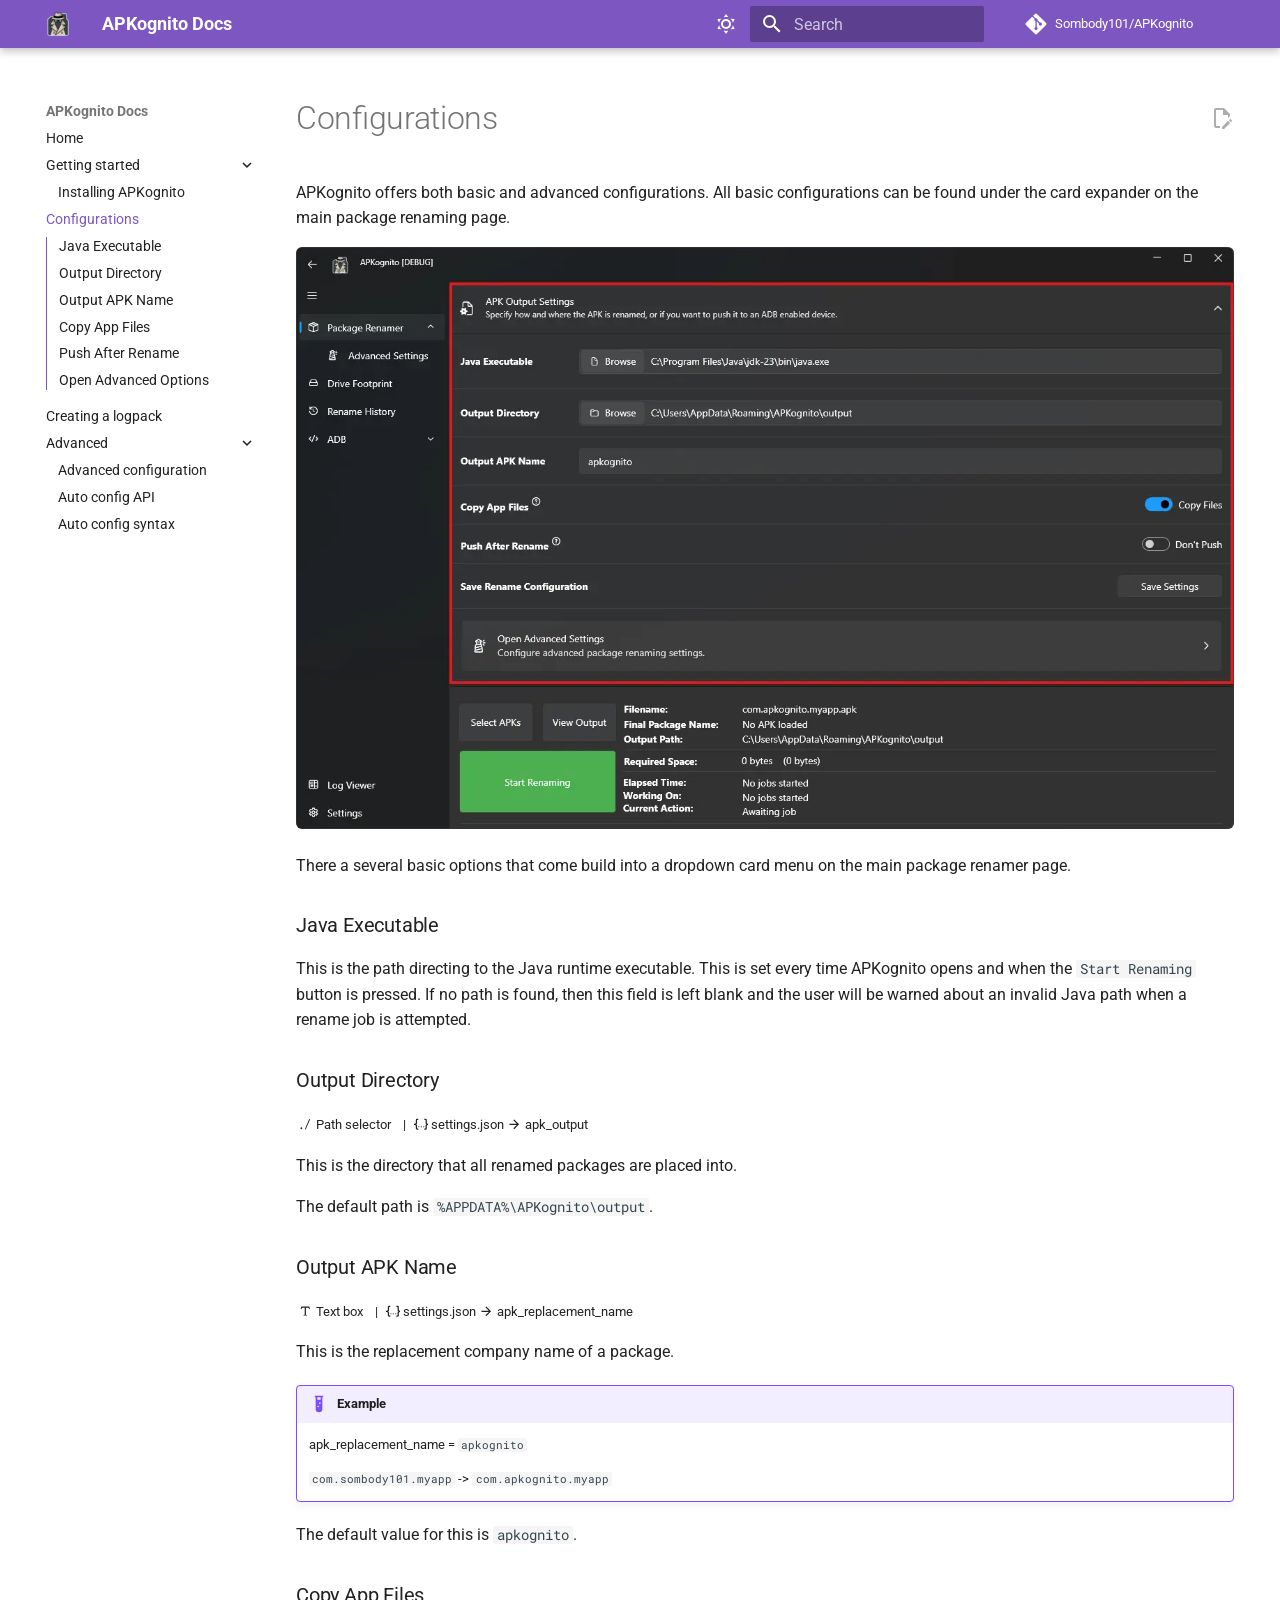
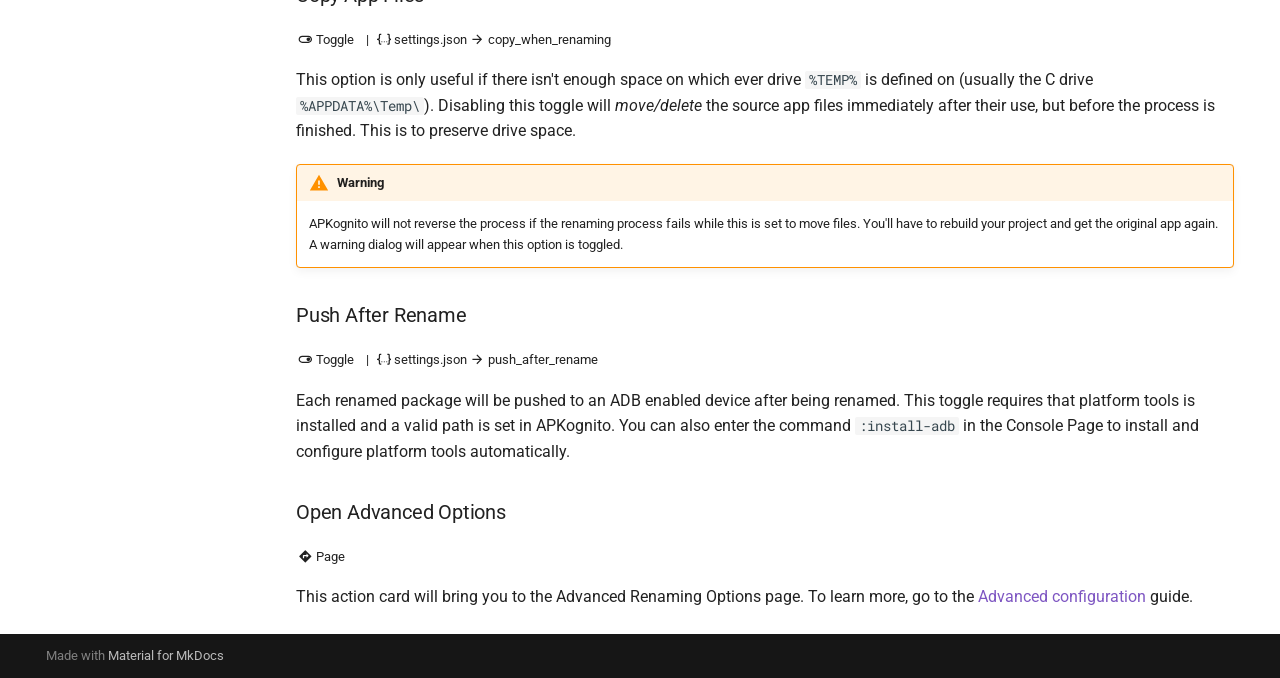
==== configurations/index.html @ ea54b0b9 "Deployed f784a65 with MkDocs version: 1.6.1" ====
<!doctype html><html lang=en class=no-js> <head><meta charset=utf-8><meta name=viewport content="width=device-width,initial-scale=1"><link href=https://apkognito.win/configurations/ rel=canonical><link href=../getting_started/installing/ rel=prev><link href=../creating_a_logpack/ rel=next><link rel=icon href=../images/apkognito.ico><meta name=generator content="mkdocs-1.6.1, mkdocs-material-9.6.12"><title>Configurations - APKognito Docs</title><link rel=stylesheet href=../assets/stylesheets/main.2afb09e1.min.css><link rel=stylesheet href=../assets/stylesheets/palette.06af60db.min.css><link rel=preconnect href=https://fonts.gstatic.com crossorigin><link rel=stylesheet href="https://fonts.googleapis.com/css?family=Roboto:300,300i,400,400i,700,700i%7CRoboto+Mono:400,400i,700,700i&display=fallback"><style>:root{--md-text-font:"Roboto";--md-code-font:"Roboto Mono"}</style><link rel=stylesheet href=../stylesheets/badges.869fcc.min.css><script>__md_scope=new URL("..",location),__md_hash=e=>[...e].reduce(((e,_)=>(e<<5)-e+_.charCodeAt(0)),0),__md_get=(e,_=localStorage,t=__md_scope)=>JSON.parse(_.getItem(t.pathname+"."+e)),__md_set=(e,_,t=localStorage,a=__md_scope)=>{try{t.setItem(a.pathname+"."+e,JSON.stringify(_))}catch(e){}}</script></head> <body dir=ltr data-md-color-scheme=default data-md-color-primary=deep-purple data-md-color-accent=purple> <input class=md-toggle data-md-toggle=drawer type=checkbox id=__drawer autocomplete=off> <input class=md-toggle data-md-toggle=search type=checkbox id=__search autocomplete=off> <label class=md-overlay for=__drawer></label> <div data-md-component=skip> <a href=#java-executable class=md-skip> Skip to content </a> </div> <div data-md-component=announce> </div> <header class="md-header md-header--shadow" data-md-component=header> <nav class="md-header__inner md-grid" aria-label=Header> <a href=.. title="APKognito Docs" class="md-header__button md-logo" aria-label="APKognito Docs" data-md-component=logo> <img src=../images/apkognito.webp alt=logo> </a> <label class="md-header__button md-icon" for=__drawer> <svg xmlns=http://www.w3.org/2000/svg viewbox="0 0 24 24"><path d="M3 6h18v2H3zm0 5h18v2H3zm0 5h18v2H3z"/></svg> </label> <div class=md-header__title data-md-component=header-title> <div class=md-header__ellipsis> <div class=md-header__topic> <span class=md-ellipsis> APKognito Docs </span> </div> <div class=md-header__topic data-md-component=header-topic> <span class=md-ellipsis> Configurations </span> </div> </div> </div> <form class=md-header__option data-md-component=palette> <input class=md-option data-md-color-media="(prefers-color-scheme: light)" data-md-color-scheme=default data-md-color-primary=deep-purple data-md-color-accent=purple aria-label="Switch to dark mode" type=radio name=__palette id=__palette_0> <label class="md-header__button md-icon" title="Switch to dark mode" for=__palette_1 hidden> <svg xmlns=http://www.w3.org/2000/svg viewbox="0 0 24 24"><path d="M12 7a5 5 0 0 1 5 5 5 5 0 0 1-5 5 5 5 0 0 1-5-5 5 5 0 0 1 5-5m0 2a3 3 0 0 0-3 3 3 3 0 0 0 3 3 3 3 0 0 0 3-3 3 3 0 0 0-3-3m0-7 2.39 3.42C13.65 5.15 12.84 5 12 5s-1.65.15-2.39.42zM3.34 7l4.16-.35A7.2 7.2 0 0 0 5.94 8.5c-.44.74-.69 1.5-.83 2.29zm.02 10 1.76-3.77a7.131 7.131 0 0 0 2.38 4.14zM20.65 7l-1.77 3.79a7.02 7.02 0 0 0-2.38-4.15zm-.01 10-4.14.36c.59-.51 1.12-1.14 1.54-1.86.42-.73.69-1.5.83-2.29zM12 22l-2.41-3.44c.74.27 1.55.44 2.41.44.82 0 1.63-.17 2.37-.44z"/></svg> </label> <input class=md-option data-md-color-media="(prefers-color-scheme: dark)" data-md-color-scheme=slate data-md-color-primary=indigo data-md-color-accent=light-blue aria-label="Switch to light mode" type=radio name=__palette id=__palette_1> <label class="md-header__button md-icon" title="Switch to light mode" for=__palette_0 hidden> <svg xmlns=http://www.w3.org/2000/svg viewbox="0 0 24 24"><path d="m17.75 4.09-2.53 1.94.91 3.06-2.63-1.81-2.63 1.81.91-3.06-2.53-1.94L12.44 4l1.06-3 1.06 3zm3.5 6.91-1.64 1.25.59 1.98-1.7-1.17-1.7 1.17.59-1.98L15.75 11l2.06-.05L18.5 9l.69 1.95zm-2.28 4.95c.83-.08 1.72 1.1 1.19 1.85-.32.45-.66.87-1.08 1.27C15.17 23 8.84 23 4.94 19.07c-3.91-3.9-3.91-10.24 0-14.14.4-.4.82-.76 1.27-1.08.75-.53 1.93.36 1.85 1.19-.27 2.86.69 5.83 2.89 8.02a9.96 9.96 0 0 0 8.02 2.89m-1.64 2.02a12.08 12.08 0 0 1-7.8-3.47c-2.17-2.19-3.33-5-3.49-7.82-2.81 3.14-2.7 7.96.31 10.98 3.02 3.01 7.84 3.12 10.98.31"/></svg> </label> </form> <script>var palette=__md_get("__palette");if(palette&&palette.color){if("(prefers-color-scheme)"===palette.color.media){var media=matchMedia("(prefers-color-scheme: light)"),input=document.querySelector(media.matches?"[data-md-color-media='(prefers-color-scheme: light)']":"[data-md-color-media='(prefers-color-scheme: dark)']");palette.color.media=input.getAttribute("data-md-color-media"),palette.color.scheme=input.getAttribute("data-md-color-scheme"),palette.color.primary=input.getAttribute("data-md-color-primary"),palette.color.accent=input.getAttribute("data-md-color-accent")}for(var[key,value]of Object.entries(palette.color))document.body.setAttribute("data-md-color-"+key,value)}</script> <label class="md-header__button md-icon" for=__search> <svg xmlns=http://www.w3.org/2000/svg viewbox="0 0 24 24"><path d="M9.5 3A6.5 6.5 0 0 1 16 9.5c0 1.61-.59 3.09-1.56 4.23l.27.27h.79l5 5-1.5 1.5-5-5v-.79l-.27-.27A6.52 6.52 0 0 1 9.5 16 6.5 6.5 0 0 1 3 9.5 6.5 6.5 0 0 1 9.5 3m0 2C7 5 5 7 5 9.5S7 14 9.5 14 14 12 14 9.5 12 5 9.5 5"/></svg> </label> <div class=md-search data-md-component=search role=dialog> <label class=md-search__overlay for=__search></label> <div class=md-search__inner role=search> <form class=md-search__form name=search> <input type=text class=md-search__input name=query aria-label=Search placeholder=Search autocapitalize=off autocorrect=off autocomplete=off spellcheck=false data-md-component=search-query required> <label class="md-search__icon md-icon" for=__search> <svg xmlns=http://www.w3.org/2000/svg viewbox="0 0 24 24"><path d="M9.5 3A6.5 6.5 0 0 1 16 9.5c0 1.61-.59 3.09-1.56 4.23l.27.27h.79l5 5-1.5 1.5-5-5v-.79l-.27-.27A6.52 6.52 0 0 1 9.5 16 6.5 6.5 0 0 1 3 9.5 6.5 6.5 0 0 1 9.5 3m0 2C7 5 5 7 5 9.5S7 14 9.5 14 14 12 14 9.5 12 5 9.5 5"/></svg> <svg xmlns=http://www.w3.org/2000/svg viewbox="0 0 24 24"><path d="M20 11v2H8l5.5 5.5-1.42 1.42L4.16 12l7.92-7.92L13.5 5.5 8 11z"/></svg> </label> <nav class=md-search__options aria-label=Search> <button type=reset class="md-search__icon md-icon" title=Clear aria-label=Clear tabindex=-1> <svg xmlns=http://www.w3.org/2000/svg viewbox="0 0 24 24"><path d="M19 6.41 17.59 5 12 10.59 6.41 5 5 6.41 10.59 12 5 17.59 6.41 19 12 13.41 17.59 19 19 17.59 13.41 12z"/></svg> </button> </nav> </form> <div class=md-search__output> <div class=md-search__scrollwrap tabindex=0 data-md-scrollfix> <div class=md-search-result data-md-component=search-result> <div class=md-search-result__meta> Initializing search </div> <ol class=md-search-result__list role=presentation></ol> </div> </div> </div> </div> </div> <div class=md-header__source> <a href=https://github.com/Sombody101/APKognito/ title="Go to repository" class=md-source data-md-component=source> <div class="md-source__icon md-icon"> <svg xmlns=http://www.w3.org/2000/svg viewbox="0 0 448 512"><!-- Font Awesome Free 6.7.2 by @fontawesome - https://fontawesome.com License - https://fontawesome.com/license/free (Icons: CC BY 4.0, Fonts: SIL OFL 1.1, Code: MIT License) Copyright 2024 Fonticons, Inc.--><path d="M439.55 236.05 244 40.45a28.87 28.87 0 0 0-40.81 0l-40.66 40.63 51.52 51.52c27.06-9.14 52.68 16.77 43.39 43.68l49.66 49.66c34.23-11.8 61.18 31 35.47 56.69-26.49 26.49-70.21-2.87-56-37.34L240.22 199v121.85c25.3 12.54 22.26 41.85 9.08 55a34.34 34.34 0 0 1-48.55 0c-17.57-17.6-11.07-46.91 11.25-56v-123c-20.8-8.51-24.6-30.74-18.64-45L142.57 101 8.45 235.14a28.86 28.86 0 0 0 0 40.81l195.61 195.6a28.86 28.86 0 0 0 40.8 0l194.69-194.69a28.86 28.86 0 0 0 0-40.81"/></svg> </div> <div class=md-source__repository> Sombody101/APKognito </div> </a> </div> </nav> </header> <div class=md-container data-md-component=container> <main class=md-main data-md-component=main> <div class="md-main__inner md-grid"> <div class="md-sidebar md-sidebar--primary" data-md-component=sidebar data-md-type=navigation> <div class=md-sidebar__scrollwrap> <div class=md-sidebar__inner> <nav class="md-nav md-nav--primary md-nav--integrated" aria-label=Navigation data-md-level=0> <label class=md-nav__title for=__drawer> <a href=.. title="APKognito Docs" class="md-nav__button md-logo" aria-label="APKognito Docs" data-md-component=logo> <img src=../images/apkognito.webp alt=logo> </a> APKognito Docs </label> <div class=md-nav__source> <a href=https://github.com/Sombody101/APKognito/ title="Go to repository" class=md-source data-md-component=source> <div class="md-source__icon md-icon"> <svg xmlns=http://www.w3.org/2000/svg viewbox="0 0 448 512"><!-- Font Awesome Free 6.7.2 by @fontawesome - https://fontawesome.com License - https://fontawesome.com/license/free (Icons: CC BY 4.0, Fonts: SIL OFL 1.1, Code: MIT License) Copyright 2024 Fonticons, Inc.--><path d="M439.55 236.05 244 40.45a28.87 28.87 0 0 0-40.81 0l-40.66 40.63 51.52 51.52c27.06-9.14 52.68 16.77 43.39 43.68l49.66 49.66c34.23-11.8 61.18 31 35.47 56.69-26.49 26.49-70.21-2.87-56-37.34L240.22 199v121.85c25.3 12.54 22.26 41.85 9.08 55a34.34 34.34 0 0 1-48.55 0c-17.57-17.6-11.07-46.91 11.25-56v-123c-20.8-8.51-24.6-30.74-18.64-45L142.57 101 8.45 235.14a28.86 28.86 0 0 0 0 40.81l195.61 195.6a28.86 28.86 0 0 0 40.8 0l194.69-194.69a28.86 28.86 0 0 0 0-40.81"/></svg> </div> <div class=md-source__repository> Sombody101/APKognito </div> </a> </div> <ul class=md-nav__list data-md-scrollfix> <li class=md-nav__item> <a href=.. class=md-nav__link> <span class=md-ellipsis> Home </span> </a> </li> <li class="md-nav__item md-nav__item--nested"> <input class="md-nav__toggle md-toggle md-toggle--indeterminate" type=checkbox id=__nav_2> <div class="md-nav__link md-nav__container"> <a href=../getting_started/ class="md-nav__link "> <span class=md-ellipsis> Getting started </span> </a> <label class="md-nav__link " for=__nav_2 id=__nav_2_label tabindex=0> <span class="md-nav__icon md-icon"></span> </label> </div> <nav class=md-nav data-md-level=1 aria-labelledby=__nav_2_label aria-expanded=false> <label class=md-nav__title for=__nav_2> <span class="md-nav__icon md-icon"></span> Getting started </label> <ul class=md-nav__list data-md-scrollfix> <li class=md-nav__item> <a href=../getting_started/installing/ class=md-nav__link> <span class=md-ellipsis> Installing APKognito </span> </a> </li> </ul> </nav> </li> <li class="md-nav__item md-nav__item--active"> <input class="md-nav__toggle md-toggle" type=checkbox id=__toc> <label class="md-nav__link md-nav__link--active" for=__toc> <span class=md-ellipsis> Configurations </span> <span class="md-nav__icon md-icon"></span> </label> <a href=./ class="md-nav__link md-nav__link--active"> <span class=md-ellipsis> Configurations </span> </a> <nav class="md-nav md-nav--secondary" aria-label="Table of contents"> <label class=md-nav__title for=__toc> <span class="md-nav__icon md-icon"></span> Table of contents </label> <ul class=md-nav__list data-md-component=toc data-md-scrollfix> <li class=md-nav__item> <a href=#java-executable class=md-nav__link> <span class=md-ellipsis> Java Executable </span> </a> </li> <li class=md-nav__item> <a href=#output-directory class=md-nav__link> <span class=md-ellipsis> Output Directory </span> </a> </li> <li class=md-nav__item> <a href=#output-apk-name class=md-nav__link> <span class=md-ellipsis> Output APK Name </span> </a> </li> <li class=md-nav__item> <a href=#copy-app-files class=md-nav__link> <span class=md-ellipsis> Copy App Files </span> </a> </li> <li class=md-nav__item> <a href=#push-after-rename class=md-nav__link> <span class=md-ellipsis> Push After Rename </span> </a> </li> <li class=md-nav__item> <a href=#open-advanced-options class=md-nav__link> <span class=md-ellipsis> Open Advanced Options </span> </a> </li> </ul> </nav> </li> <li class=md-nav__item> <a href=../creating_a_logpack/ class=md-nav__link> <span class=md-ellipsis> Creating a logpack </span> </a> </li> <li class="md-nav__item md-nav__item--nested"> <input class="md-nav__toggle md-toggle md-toggle--indeterminate" type=checkbox id=__nav_5> <label class=md-nav__link for=__nav_5 id=__nav_5_label tabindex=0> <span class=md-ellipsis> Advanced </span> <span class="md-nav__icon md-icon"></span> </label> <nav class=md-nav data-md-level=1 aria-labelledby=__nav_5_label aria-expanded=false> <label class=md-nav__title for=__nav_5> <span class="md-nav__icon md-icon"></span> Advanced </label> <ul class=md-nav__list data-md-scrollfix> <li class=md-nav__item> <a href=../advanced/advanced_package_configurations/ class=md-nav__link> <span class=md-ellipsis> Advanced configuration </span> </a> </li> <li class=md-nav__item> <a href=../advanced/auto_config_api/ class=md-nav__link> <span class=md-ellipsis> Auto config API </span> </a> </li> <li class=md-nav__item> <a href=../advanced/config_syntax/ class=md-nav__link> <span class=md-ellipsis> Auto config syntax </span> </a> </li> </ul> </nav> </li> </ul> </nav> </div> </div> </div> <div class=md-content data-md-component=content> <article class="md-content__inner md-typeset"> <a href=https://github.com/Sombody101/APKognito/edit/master/docs/configurations.md title="Edit this page" class="md-content__button md-icon"> <svg xmlns=http://www.w3.org/2000/svg viewbox="0 0 24 24"><path d="M10 20H6V4h7v5h5v3.1l2-2V8l-6-6H6c-1.1 0-2 .9-2 2v16c0 1.1.9 2 2 2h4zm10.2-7c.1 0 .3.1.4.2l1.3 1.3c.2.2.2.6 0 .8l-1 1-2.1-2.1 1-1c.1-.1.2-.2.4-.2m0 3.9L14.1 23H12v-2.1l6.1-6.1z"/></svg> </a> <h1>Configurations</h1> <p>APKognito offers both basic and advanced configurations. All basic configurations can be found under the card expander on the main package renaming page.</p> <p><img alt="basic configurations location" src=../images/configurations/basic-configurations-location.webp></p> <p>There a several basic options that come build into a dropdown card menu on the main package renamer page.</p> <h3 id=java-executable>Java Executable</h3> <p>This is the path directing to the Java runtime executable. This is set every time APKognito opens and when the <code>Start Renaming</code> button is pressed. If no path is found, then this field is left blank and the user will be warned about an invalid Java path when a rename job is attempted.</p> <h3 id=output-directory>Output Directory</h3> <p><span><span class=metadata title="The control type."><span class=twemoji><svg xmlns=http://www.w3.org/2000/svg viewbox="0 0 24 24"><path d="M19.564 4.42a.75.75 0 0 0-1.378-.59l-6.75 15.75a.75.75 0 0 0 1.378.59zM7 18.5a1.5 1.5 0 1 1-3 0 1.5 1.5 0 0 1 3 0"/></svg></span> Path selector</span><span class=metadata title="The JSON key used to access this value in the configuration file."><span> | </span><span class=twemoji><svg xmlns=http://www.w3.org/2000/svg viewbox="0 0 24 24"><path d="M5 3h2v2H5v5a2 2 0 0 1-2 2 2 2 0 0 1 2 2v5h2v2H5c-1.07-.27-2-.9-2-2v-4a2 2 0 0 0-2-2H0v-2h1a2 2 0 0 0 2-2V5a2 2 0 0 1 2-2m14 0a2 2 0 0 1 2 2v4a2 2 0 0 0 2 2h1v2h-1a2 2 0 0 0-2 2v4a2 2 0 0 1-2 2h-2v-2h2v-5a2 2 0 0 1 2-2 2 2 0 0 1-2-2V5h-2V3zm-7 12a1 1 0 0 1 1 1 1 1 0 0 1-1 1 1 1 0 0 1-1-1 1 1 0 0 1 1-1m-4 0a1 1 0 0 1 1 1 1 1 0 0 1-1 1 1 1 0 0 1-1-1 1 1 0 0 1 1-1m8 0a1 1 0 0 1 1 1 1 1 0 0 1-1 1 1 1 0 0 1-1-1 1 1 0 0 1 1-1"/></svg></span> settings.json <span class=twemoji><svg xmlns=http://www.w3.org/2000/svg viewbox="0 0 24 24"><path d="M4 11v2h12l-5.5 5.5 1.42 1.42L19.84 12l-7.92-7.92L10.5 5.5 16 11z"/></svg></span> apk_output</span></span></p> <p>This is the directory that all renamed packages are placed into.</p> <p>The default path is <code>%APPDATA%\APKognito\output</code>.</p> <h3 id=output-apk-name>Output APK Name</h3> <p><span><span class=metadata title="The control type."><span class=twemoji><svg xmlns=http://www.w3.org/2000/svg viewbox="0 0 24 24"><path d="m18.5 4 1.16 4.35-.96.26c-.45-.87-.91-1.74-1.44-2.18C16.73 6 16.11 6 15.5 6H13v10.5c0 .5 0 1 .33 1.25.34.25 1 .25 1.67.25v1H9v-1c.67 0 1.33 0 1.67-.25.33-.25.33-.75.33-1.25V6H8.5c-.61 0-1.23 0-1.76.43-.53.44-.99 1.31-1.44 2.18l-.96-.26L5.5 4z"/></svg></span> Text box</span><span class=metadata title="The JSON key used to access this value in the configuration file."><span> | </span><span class=twemoji><svg xmlns=http://www.w3.org/2000/svg viewbox="0 0 24 24"><path d="M5 3h2v2H5v5a2 2 0 0 1-2 2 2 2 0 0 1 2 2v5h2v2H5c-1.07-.27-2-.9-2-2v-4a2 2 0 0 0-2-2H0v-2h1a2 2 0 0 0 2-2V5a2 2 0 0 1 2-2m14 0a2 2 0 0 1 2 2v4a2 2 0 0 0 2 2h1v2h-1a2 2 0 0 0-2 2v4a2 2 0 0 1-2 2h-2v-2h2v-5a2 2 0 0 1 2-2 2 2 0 0 1-2-2V5h-2V3zm-7 12a1 1 0 0 1 1 1 1 1 0 0 1-1 1 1 1 0 0 1-1-1 1 1 0 0 1 1-1m-4 0a1 1 0 0 1 1 1 1 1 0 0 1-1 1 1 1 0 0 1-1-1 1 1 0 0 1 1-1m8 0a1 1 0 0 1 1 1 1 1 0 0 1-1 1 1 1 0 0 1-1-1 1 1 0 0 1 1-1"/></svg></span> settings.json <span class=twemoji><svg xmlns=http://www.w3.org/2000/svg viewbox="0 0 24 24"><path d="M4 11v2h12l-5.5 5.5 1.42 1.42L19.84 12l-7.92-7.92L10.5 5.5 16 11z"/></svg></span> apk_replacement_name</span></span></p> <p>This is the replacement company name of a package.</p> <div class="admonition example"> <p class=admonition-title>Example</p> <p>apk_replacement_name = <code>apkognito</code></p> <p><code>com.sombody101.myapp</code> -&gt; <code>com.apkognito.myapp</code></p> </div> <p>The default value for this is <code>apkognito</code>.</p> <h3 id=copy-app-files>Copy App Files</h3> <p><span><span class=metadata title="The control type."><span class=twemoji><svg xmlns=http://www.w3.org/2000/svg viewbox="0 0 24 24"><path d="M17 6H7c-3.31 0-6 2.69-6 6s2.69 6 6 6h10c3.31 0 6-2.69 6-6s-2.69-6-6-6m0 10H7c-2.21 0-4-1.79-4-4s1.79-4 4-4h10c2.21 0 4 1.79 4 4s-1.79 4-4 4m0-7c-1.66 0-3 1.34-3 3s1.34 3 3 3 3-1.34 3-3-1.34-3-3-3"/></svg></span> Toggle</span><span class=metadata title="The JSON key used to access this value in the configuration file."><span> | </span><span class=twemoji><svg xmlns=http://www.w3.org/2000/svg viewbox="0 0 24 24"><path d="M5 3h2v2H5v5a2 2 0 0 1-2 2 2 2 0 0 1 2 2v5h2v2H5c-1.07-.27-2-.9-2-2v-4a2 2 0 0 0-2-2H0v-2h1a2 2 0 0 0 2-2V5a2 2 0 0 1 2-2m14 0a2 2 0 0 1 2 2v4a2 2 0 0 0 2 2h1v2h-1a2 2 0 0 0-2 2v4a2 2 0 0 1-2 2h-2v-2h2v-5a2 2 0 0 1 2-2 2 2 0 0 1-2-2V5h-2V3zm-7 12a1 1 0 0 1 1 1 1 1 0 0 1-1 1 1 1 0 0 1-1-1 1 1 0 0 1 1-1m-4 0a1 1 0 0 1 1 1 1 1 0 0 1-1 1 1 1 0 0 1-1-1 1 1 0 0 1 1-1m8 0a1 1 0 0 1 1 1 1 1 0 0 1-1 1 1 1 0 0 1-1-1 1 1 0 0 1 1-1"/></svg></span> settings.json <span class=twemoji><svg xmlns=http://www.w3.org/2000/svg viewbox="0 0 24 24"><path d="M4 11v2h12l-5.5 5.5 1.42 1.42L19.84 12l-7.92-7.92L10.5 5.5 16 11z"/></svg></span> copy_when_renaming</span></span></p> <p>This option is only useful if there isn't enough space on which ever drive <code>%TEMP%</code> is defined on (usually the C drive <code>%APPDATA%\Temp\</code>). Disabling this toggle will <em>move/delete</em> the source app files immediately after their use, but before the process is finished. This is to preserve drive space.</p> <div class="admonition warning"> <p class=admonition-title>Warning</p> <p>APKognito will not reverse the process if the renaming process fails while this is set to move files. You'll have to rebuild your project and get the original app again. A warning dialog will appear when this option is toggled.</p> </div> <h3 id=push-after-rename>Push After Rename</h3> <p><span><span class=metadata title="The control type."><span class=twemoji><svg xmlns=http://www.w3.org/2000/svg viewbox="0 0 24 24"><path d="M17 6H7c-3.31 0-6 2.69-6 6s2.69 6 6 6h10c3.31 0 6-2.69 6-6s-2.69-6-6-6m0 10H7c-2.21 0-4-1.79-4-4s1.79-4 4-4h10c2.21 0 4 1.79 4 4s-1.79 4-4 4m0-7c-1.66 0-3 1.34-3 3s1.34 3 3 3 3-1.34 3-3-1.34-3-3-3"/></svg></span> Toggle</span><span class=metadata title="The JSON key used to access this value in the configuration file."><span> | </span><span class=twemoji><svg xmlns=http://www.w3.org/2000/svg viewbox="0 0 24 24"><path d="M5 3h2v2H5v5a2 2 0 0 1-2 2 2 2 0 0 1 2 2v5h2v2H5c-1.07-.27-2-.9-2-2v-4a2 2 0 0 0-2-2H0v-2h1a2 2 0 0 0 2-2V5a2 2 0 0 1 2-2m14 0a2 2 0 0 1 2 2v4a2 2 0 0 0 2 2h1v2h-1a2 2 0 0 0-2 2v4a2 2 0 0 1-2 2h-2v-2h2v-5a2 2 0 0 1 2-2 2 2 0 0 1-2-2V5h-2V3zm-7 12a1 1 0 0 1 1 1 1 1 0 0 1-1 1 1 1 0 0 1-1-1 1 1 0 0 1 1-1m-4 0a1 1 0 0 1 1 1 1 1 0 0 1-1 1 1 1 0 0 1-1-1 1 1 0 0 1 1-1m8 0a1 1 0 0 1 1 1 1 1 0 0 1-1 1 1 1 0 0 1-1-1 1 1 0 0 1 1-1"/></svg></span> settings.json <span class=twemoji><svg xmlns=http://www.w3.org/2000/svg viewbox="0 0 24 24"><path d="M4 11v2h12l-5.5 5.5 1.42 1.42L19.84 12l-7.92-7.92L10.5 5.5 16 11z"/></svg></span> push_after_rename</span></span></p> <p>Each renamed package will be pushed to an ADB enabled device after being renamed. This toggle requires that platform tools is installed and a valid path is set in APKognito. You can also enter the command <code>:install-adb</code> in the Console Page to install and configure platform tools automatically.</p> <h3 id=open-advanced-options>Open Advanced Options</h3> <p><span><span class=metadata title="A redirection to a new page."><span class=twemoji><svg xmlns=http://www.w3.org/2000/svg viewbox="0 0 24 24"><path d="M14 14.5V12h-4v3H8v-4a1 1 0 0 1 1-1h5V7.5l3.5 3.5m4.21.29-9-9h-.01a.996.996 0 0 0-1.41 0l-9 9c-.39.39-.39 1.03 0 1.42l9 9c.39.38 1.02.39 1.42 0l9-9c.39-.39.39-1.03 0-1.42"/></svg></span> Page</span></span></p> <p>This action card will bring you to the Advanced Renaming Options page. To learn more, go to the <a href=../advanced/advanced_package_configurations/ >Advanced configuration</a> guide.</p> </article> </div> <script>var target=document.getElementById(location.hash.slice(1));target&&target.name&&(target.checked=target.name.startsWith("__tabbed_"))</script> </div> </main> <footer class=md-footer> <div class="md-footer-meta md-typeset"> <div class="md-footer-meta__inner md-grid"> <div class=md-copyright> Made with <a href=https://squidfunk.github.io/mkdocs-material/ target=_blank rel=noopener> Material for MkDocs </a> </div> </div> </div> </footer> </div> <div class=md-dialog data-md-component=dialog> <div class="md-dialog__inner md-typeset"></div> </div> <div class=md-progress data-md-component=progress role=progressbar></div> <script id=__config type=application/json>{"base": "..", "features": ["content.action.edit", "navigation.instant", "navigation.instant.progress", "navigation.expand", "navigation.indexes", "toc.integrate", "content.tooltips"], "search": "../assets/javascripts/workers/search.f8cc74c7.min.js", "tags": null, "translations": {"clipboard.copied": "Copied to clipboard", "clipboard.copy": "Copy to clipboard", "search.result.more.one": "1 more on this page", "search.result.more.other": "# more on this page", "search.result.none": "No matching documents", "search.result.one": "1 matching document", "search.result.other": "# matching documents", "search.result.placeholder": "Type to start searching", "search.result.term.missing": "Missing", "select.version": "Select version"}, "version": null}</script> <script src=../assets/javascripts/bundle.c8b220af.min.js></script> </body> </html>
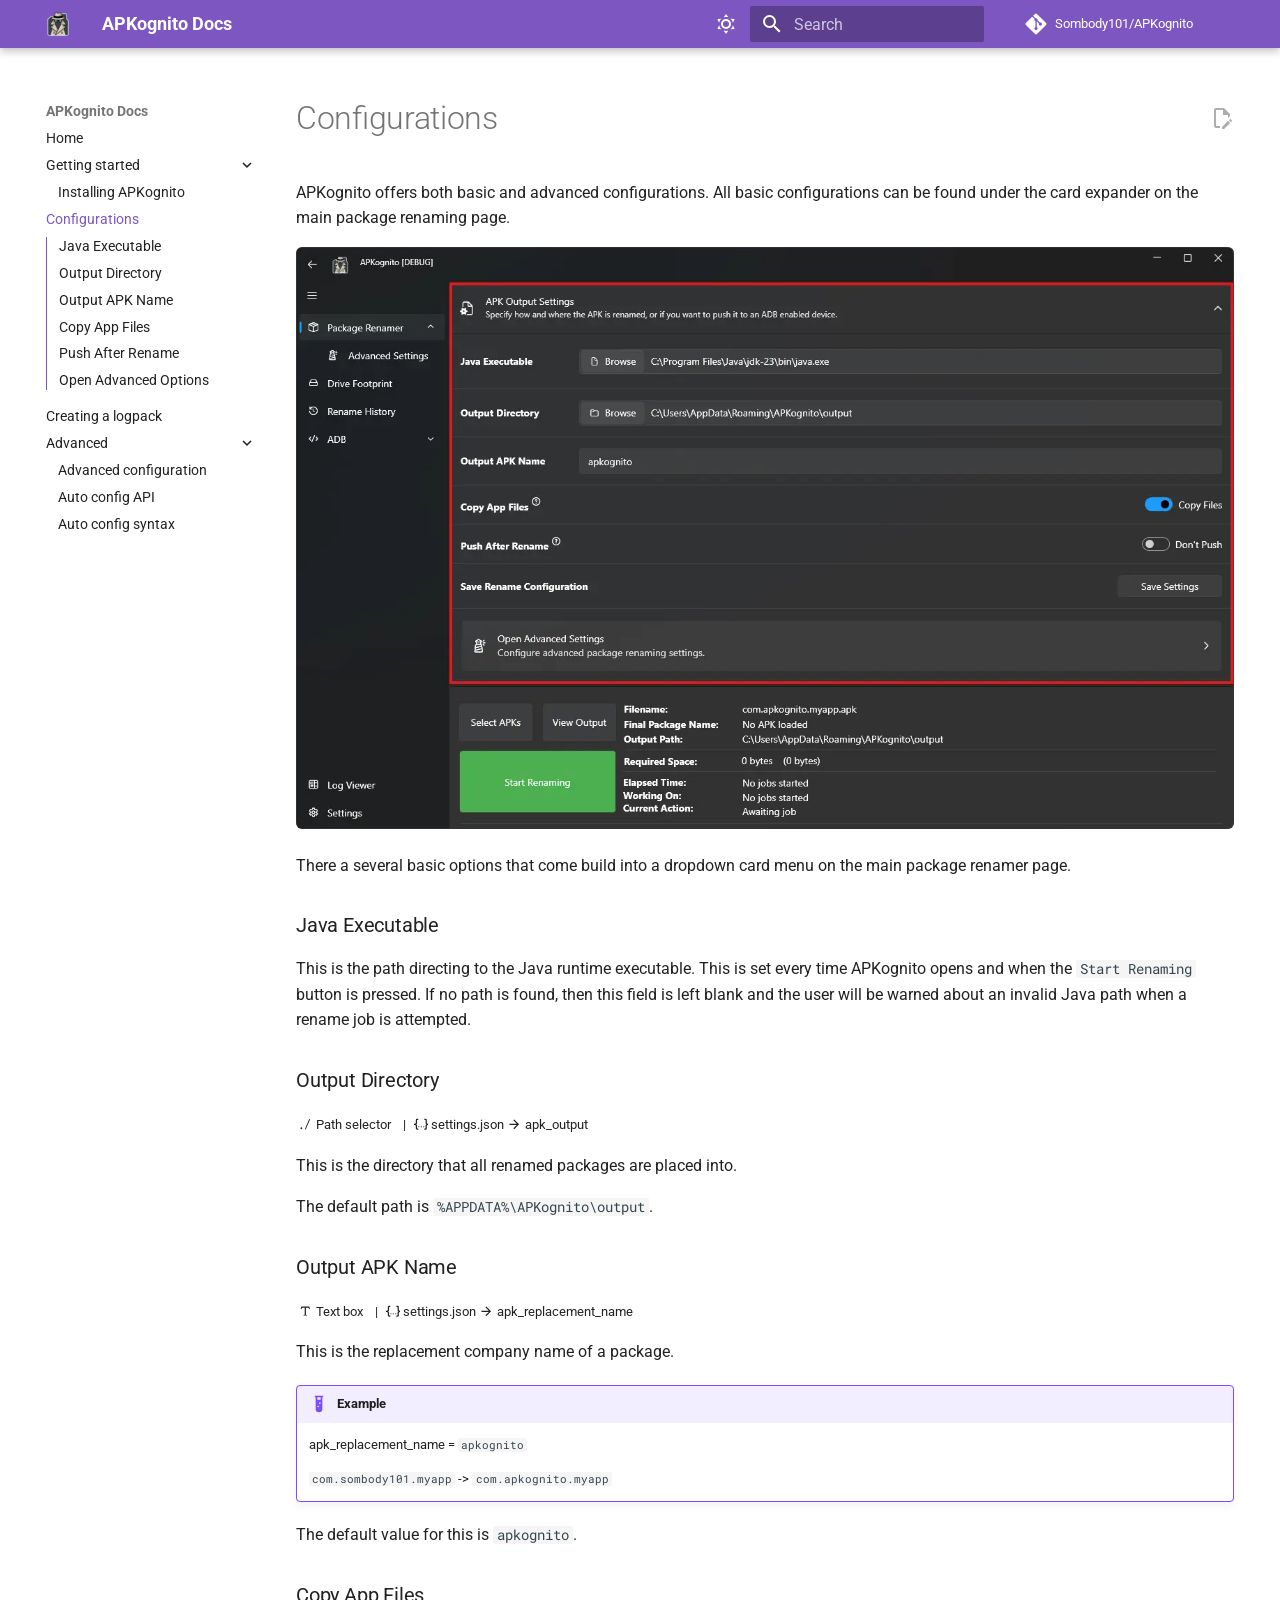
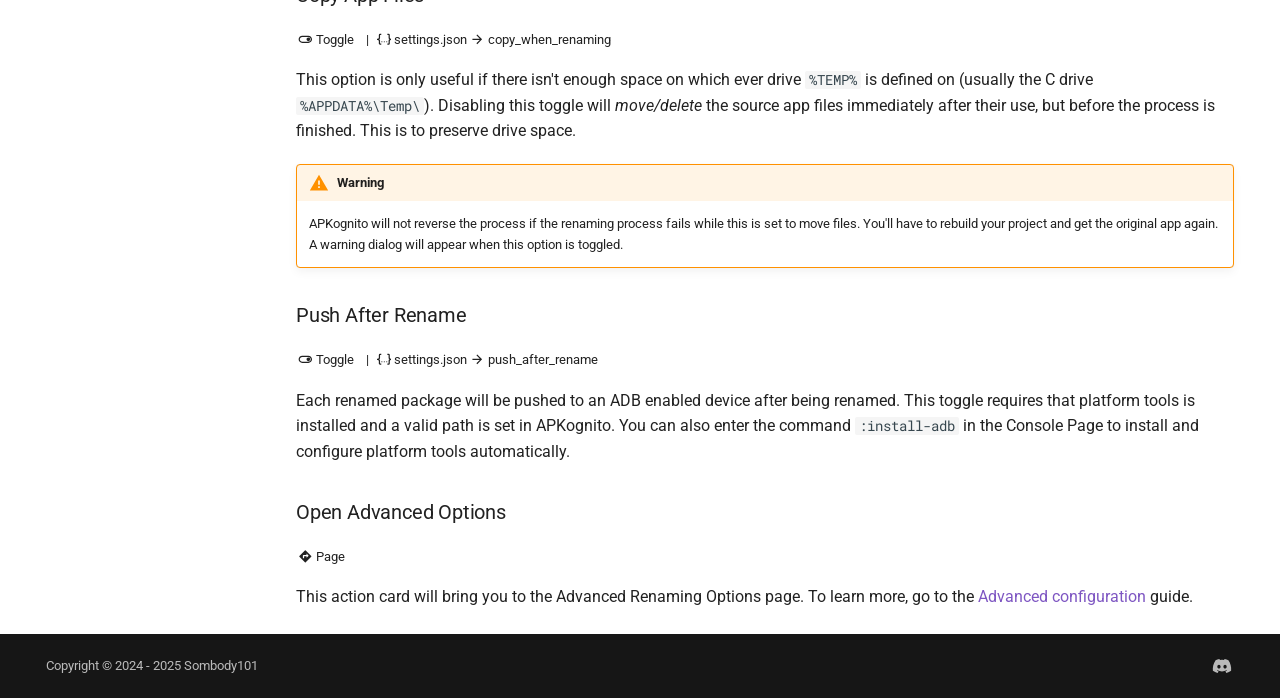
==== commit ed716d18: "Deployed aa76019 with MkDocs version: 1.6.1" ====
--- a/configurations/index.html
+++ b/configurations/index.html
@@ -1 +1 @@
-<!doctype html><html lang=en class=no-js> <head><meta charset=utf-8><meta name=viewport content="width=device-width,initial-scale=1"><link href=https://apkognito.win/configurations/ rel=canonical><link href=../getting_started/installing/ rel=prev><link href=../creating_a_logpack/ rel=next><link rel=icon href=../images/apkognito.ico><meta name=generator content="mkdocs-1.6.1, mkdocs-material-9.6.12"><title>Configurations - APKognito Docs</title><link rel=stylesheet href=../assets/stylesheets/main.2afb09e1.min.css><link rel=stylesheet href=../assets/stylesheets/palette.06af60db.min.css><link rel=preconnect href=https://fonts.gstatic.com crossorigin><link rel=stylesheet href="https://fonts.googleapis.com/css?family=Roboto:300,300i,400,400i,700,700i%7CRoboto+Mono:400,400i,700,700i&display=fallback"><style>:root{--md-text-font:"Roboto";--md-code-font:"Roboto Mono"}</style><link rel=stylesheet href=../stylesheets/badges.869fcc.min.css><script>__md_scope=new URL("..",location),__md_hash=e=>[...e].reduce(((e,_)=>(e<<5)-e+_.charCodeAt(0)),0),__md_get=(e,_=localStorage,t=__md_scope)=>JSON.parse(_.getItem(t.pathname+"."+e)),__md_set=(e,_,t=localStorage,a=__md_scope)=>{try{t.setItem(a.pathname+"."+e,JSON.stringify(_))}catch(e){}}</script></head> <body dir=ltr data-md-color-scheme=default data-md-color-primary=deep-purple data-md-color-accent=purple> <input class=md-toggle data-md-toggle=drawer type=checkbox id=__drawer autocomplete=off> <input class=md-toggle data-md-toggle=search type=checkbox id=__search autocomplete=off> <label class=md-overlay for=__drawer></label> <div data-md-component=skip> <a href=#java-executable class=md-skip> Skip to content </a> </div> <div data-md-component=announce> </div> <header class="md-header md-header--shadow" data-md-component=header> <nav class="md-header__inner md-grid" aria-label=Header> <a href=.. title="APKognito Docs" class="md-header__button md-logo" aria-label="APKognito Docs" data-md-component=logo> <img src=../images/apkognito.webp alt=logo> </a> <label class="md-header__button md-icon" for=__drawer> <svg xmlns=http://www.w3.org/2000/svg viewbox="0 0 24 24"><path d="M3 6h18v2H3zm0 5h18v2H3zm0 5h18v2H3z"/></svg> </label> <div class=md-header__title data-md-component=header-title> <div class=md-header__ellipsis> <div class=md-header__topic> <span class=md-ellipsis> APKognito Docs </span> </div> <div class=md-header__topic data-md-component=header-topic> <span class=md-ellipsis> Configurations </span> </div> </div> </div> <form class=md-header__option data-md-component=palette> <input class=md-option data-md-color-media="(prefers-color-scheme: light)" data-md-color-scheme=default data-md-color-primary=deep-purple data-md-color-accent=purple aria-label="Switch to dark mode" type=radio name=__palette id=__palette_0> <label class="md-header__button md-icon" title="Switch to dark mode" for=__palette_1 hidden> <svg xmlns=http://www.w3.org/2000/svg viewbox="0 0 24 24"><path d="M12 7a5 5 0 0 1 5 5 5 5 0 0 1-5 5 5 5 0 0 1-5-5 5 5 0 0 1 5-5m0 2a3 3 0 0 0-3 3 3 3 0 0 0 3 3 3 3 0 0 0 3-3 3 3 0 0 0-3-3m0-7 2.39 3.42C13.65 5.15 12.84 5 12 5s-1.65.15-2.39.42zM3.34 7l4.16-.35A7.2 7.2 0 0 0 5.94 8.5c-.44.74-.69 1.5-.83 2.29zm.02 10 1.76-3.77a7.131 7.131 0 0 0 2.38 4.14zM20.65 7l-1.77 3.79a7.02 7.02 0 0 0-2.38-4.15zm-.01 10-4.14.36c.59-.51 1.12-1.14 1.54-1.86.42-.73.69-1.5.83-2.29zM12 22l-2.41-3.44c.74.27 1.55.44 2.41.44.82 0 1.63-.17 2.37-.44z"/></svg> </label> <input class=md-option data-md-color-media="(prefers-color-scheme: dark)" data-md-color-scheme=slate data-md-color-primary=indigo data-md-color-accent=light-blue aria-label="Switch to light mode" type=radio name=__palette id=__palette_1> <label class="md-header__button md-icon" title="Switch to light mode" for=__palette_0 hidden> <svg xmlns=http://www.w3.org/2000/svg viewbox="0 0 24 24"><path d="m17.75 4.09-2.53 1.94.91 3.06-2.63-1.81-2.63 1.81.91-3.06-2.53-1.94L12.44 4l1.06-3 1.06 3zm3.5 6.91-1.64 1.25.59 1.98-1.7-1.17-1.7 1.17.59-1.98L15.75 11l2.06-.05L18.5 9l.69 1.95zm-2.28 4.95c.83-.08 1.72 1.1 1.19 1.85-.32.45-.66.87-1.08 1.27C15.17 23 8.84 23 4.94 19.07c-3.91-3.9-3.91-10.24 0-14.14.4-.4.82-.76 1.27-1.08.75-.53 1.93.36 1.85 1.19-.27 2.86.69 5.83 2.89 8.02a9.96 9.96 0 0 0 8.02 2.89m-1.64 2.02a12.08 12.08 0 0 1-7.8-3.47c-2.17-2.19-3.33-5-3.49-7.82-2.81 3.14-2.7 7.96.31 10.98 3.02 3.01 7.84 3.12 10.98.31"/></svg> </label> </form> <script>var palette=__md_get("__palette");if(palette&&palette.color){if("(prefers-color-scheme)"===palette.color.media){var media=matchMedia("(prefers-color-scheme: light)"),input=document.querySelector(media.matches?"[data-md-color-media='(prefers-color-scheme: light)']":"[data-md-color-media='(prefers-color-scheme: dark)']");palette.color.media=input.getAttribute("data-md-color-media"),palette.color.scheme=input.getAttribute("data-md-color-scheme"),palette.color.primary=input.getAttribute("data-md-color-primary"),palette.color.accent=input.getAttribute("data-md-color-accent")}for(var[key,value]of Object.entries(palette.color))document.body.setAttribute("data-md-color-"+key,value)}</script> <label class="md-header__button md-icon" for=__search> <svg xmlns=http://www.w3.org/2000/svg viewbox="0 0 24 24"><path d="M9.5 3A6.5 6.5 0 0 1 16 9.5c0 1.61-.59 3.09-1.56 4.23l.27.27h.79l5 5-1.5 1.5-5-5v-.79l-.27-.27A6.52 6.52 0 0 1 9.5 16 6.5 6.5 0 0 1 3 9.5 6.5 6.5 0 0 1 9.5 3m0 2C7 5 5 7 5 9.5S7 14 9.5 14 14 12 14 9.5 12 5 9.5 5"/></svg> </label> <div class=md-search data-md-component=search role=dialog> <label class=md-search__overlay for=__search></label> <div class=md-search__inner role=search> <form class=md-search__form name=search> <input type=text class=md-search__input name=query aria-label=Search placeholder=Search autocapitalize=off autocorrect=off autocomplete=off spellcheck=false data-md-component=search-query required> <label class="md-search__icon md-icon" for=__search> <svg xmlns=http://www.w3.org/2000/svg viewbox="0 0 24 24"><path d="M9.5 3A6.5 6.5 0 0 1 16 9.5c0 1.61-.59 3.09-1.56 4.23l.27.27h.79l5 5-1.5 1.5-5-5v-.79l-.27-.27A6.52 6.52 0 0 1 9.5 16 6.5 6.5 0 0 1 3 9.5 6.5 6.5 0 0 1 9.5 3m0 2C7 5 5 7 5 9.5S7 14 9.5 14 14 12 14 9.5 12 5 9.5 5"/></svg> <svg xmlns=http://www.w3.org/2000/svg viewbox="0 0 24 24"><path d="M20 11v2H8l5.5 5.5-1.42 1.42L4.16 12l7.92-7.92L13.5 5.5 8 11z"/></svg> </label> <nav class=md-search__options aria-label=Search> <button type=reset class="md-search__icon md-icon" title=Clear aria-label=Clear tabindex=-1> <svg xmlns=http://www.w3.org/2000/svg viewbox="0 0 24 24"><path d="M19 6.41 17.59 5 12 10.59 6.41 5 5 6.41 10.59 12 5 17.59 6.41 19 12 13.41 17.59 19 19 17.59 13.41 12z"/></svg> </button> </nav> </form> <div class=md-search__output> <div class=md-search__scrollwrap tabindex=0 data-md-scrollfix> <div class=md-search-result data-md-component=search-result> <div class=md-search-result__meta> Initializing search </div> <ol class=md-search-result__list role=presentation></ol> </div> </div> </div> </div> </div> <div class=md-header__source> <a href=https://github.com/Sombody101/APKognito/ title="Go to repository" class=md-source data-md-component=source> <div class="md-source__icon md-icon"> <svg xmlns=http://www.w3.org/2000/svg viewbox="0 0 448 512"><!-- Font Awesome Free 6.7.2 by @fontawesome - https://fontawesome.com License - https://fontawesome.com/license/free (Icons: CC BY 4.0, Fonts: SIL OFL 1.1, Code: MIT License) Copyright 2024 Fonticons, Inc.--><path d="M439.55 236.05 244 40.45a28.87 28.87 0 0 0-40.81 0l-40.66 40.63 51.52 51.52c27.06-9.14 52.68 16.77 43.39 43.68l49.66 49.66c34.23-11.8 61.18 31 35.47 56.69-26.49 26.49-70.21-2.87-56-37.34L240.22 199v121.85c25.3 12.54 22.26 41.85 9.08 55a34.34 34.34 0 0 1-48.55 0c-17.57-17.6-11.07-46.91 11.25-56v-123c-20.8-8.51-24.6-30.74-18.64-45L142.57 101 8.45 235.14a28.86 28.86 0 0 0 0 40.81l195.61 195.6a28.86 28.86 0 0 0 40.8 0l194.69-194.69a28.86 28.86 0 0 0 0-40.81"/></svg> </div> <div class=md-source__repository> Sombody101/APKognito </div> </a> </div> </nav> </header> <div class=md-container data-md-component=container> <main class=md-main data-md-component=main> <div class="md-main__inner md-grid"> <div class="md-sidebar md-sidebar--primary" data-md-component=sidebar data-md-type=navigation> <div class=md-sidebar__scrollwrap> <div class=md-sidebar__inner> <nav class="md-nav md-nav--primary md-nav--integrated" aria-label=Navigation data-md-level=0> <label class=md-nav__title for=__drawer> <a href=.. title="APKognito Docs" class="md-nav__button md-logo" aria-label="APKognito Docs" data-md-component=logo> <img src=../images/apkognito.webp alt=logo> </a> APKognito Docs </label> <div class=md-nav__source> <a href=https://github.com/Sombody101/APKognito/ title="Go to repository" class=md-source data-md-component=source> <div class="md-source__icon md-icon"> <svg xmlns=http://www.w3.org/2000/svg viewbox="0 0 448 512"><!-- Font Awesome Free 6.7.2 by @fontawesome - https://fontawesome.com License - https://fontawesome.com/license/free (Icons: CC BY 4.0, Fonts: SIL OFL 1.1, Code: MIT License) Copyright 2024 Fonticons, Inc.--><path d="M439.55 236.05 244 40.45a28.87 28.87 0 0 0-40.81 0l-40.66 40.63 51.52 51.52c27.06-9.14 52.68 16.77 43.39 43.68l49.66 49.66c34.23-11.8 61.18 31 35.47 56.69-26.49 26.49-70.21-2.87-56-37.34L240.22 199v121.85c25.3 12.54 22.26 41.85 9.08 55a34.34 34.34 0 0 1-48.55 0c-17.57-17.6-11.07-46.91 11.25-56v-123c-20.8-8.51-24.6-30.74-18.64-45L142.57 101 8.45 235.14a28.86 28.86 0 0 0 0 40.81l195.61 195.6a28.86 28.86 0 0 0 40.8 0l194.69-194.69a28.86 28.86 0 0 0 0-40.81"/></svg> </div> <div class=md-source__repository> Sombody101/APKognito </div> </a> </div> <ul class=md-nav__list data-md-scrollfix> <li class=md-nav__item> <a href=.. class=md-nav__link> <span class=md-ellipsis> Home </span> </a> </li> <li class="md-nav__item md-nav__item--nested"> <input class="md-nav__toggle md-toggle md-toggle--indeterminate" type=checkbox id=__nav_2> <div class="md-nav__link md-nav__container"> <a href=../getting_started/ class="md-nav__link "> <span class=md-ellipsis> Getting started </span> </a> <label class="md-nav__link " for=__nav_2 id=__nav_2_label tabindex=0> <span class="md-nav__icon md-icon"></span> </label> </div> <nav class=md-nav data-md-level=1 aria-labelledby=__nav_2_label aria-expanded=false> <label class=md-nav__title for=__nav_2> <span class="md-nav__icon md-icon"></span> Getting started </label> <ul class=md-nav__list data-md-scrollfix> <li class=md-nav__item> <a href=../getting_started/installing/ class=md-nav__link> <span class=md-ellipsis> Installing APKognito </span> </a> </li> </ul> </nav> </li> <li class="md-nav__item md-nav__item--active"> <input class="md-nav__toggle md-toggle" type=checkbox id=__toc> <label class="md-nav__link md-nav__link--active" for=__toc> <span class=md-ellipsis> Configurations </span> <span class="md-nav__icon md-icon"></span> </label> <a href=./ class="md-nav__link md-nav__link--active"> <span class=md-ellipsis> Configurations </span> </a> <nav class="md-nav md-nav--secondary" aria-label="Table of contents"> <label class=md-nav__title for=__toc> <span class="md-nav__icon md-icon"></span> Table of contents </label> <ul class=md-nav__list data-md-component=toc data-md-scrollfix> <li class=md-nav__item> <a href=#java-executable class=md-nav__link> <span class=md-ellipsis> Java Executable </span> </a> </li> <li class=md-nav__item> <a href=#output-directory class=md-nav__link> <span class=md-ellipsis> Output Directory </span> </a> </li> <li class=md-nav__item> <a href=#output-apk-name class=md-nav__link> <span class=md-ellipsis> Output APK Name </span> </a> </li> <li class=md-nav__item> <a href=#copy-app-files class=md-nav__link> <span class=md-ellipsis> Copy App Files </span> </a> </li> <li class=md-nav__item> <a href=#push-after-rename class=md-nav__link> <span class=md-ellipsis> Push After Rename </span> </a> </li> <li class=md-nav__item> <a href=#open-advanced-options class=md-nav__link> <span class=md-ellipsis> Open Advanced Options </span> </a> </li> </ul> </nav> </li> <li class=md-nav__item> <a href=../creating_a_logpack/ class=md-nav__link> <span class=md-ellipsis> Creating a logpack </span> </a> </li> <li class="md-nav__item md-nav__item--nested"> <input class="md-nav__toggle md-toggle md-toggle--indeterminate" type=checkbox id=__nav_5> <label class=md-nav__link for=__nav_5 id=__nav_5_label tabindex=0> <span class=md-ellipsis> Advanced </span> <span class="md-nav__icon md-icon"></span> </label> <nav class=md-nav data-md-level=1 aria-labelledby=__nav_5_label aria-expanded=false> <label class=md-nav__title for=__nav_5> <span class="md-nav__icon md-icon"></span> Advanced </label> <ul class=md-nav__list data-md-scrollfix> <li class=md-nav__item> <a href=../advanced/advanced_package_configurations/ class=md-nav__link> <span class=md-ellipsis> Advanced configuration </span> </a> </li> <li class=md-nav__item> <a href=../advanced/auto_config_api/ class=md-nav__link> <span class=md-ellipsis> Auto config API </span> </a> </li> <li class=md-nav__item> <a href=../advanced/config_syntax/ class=md-nav__link> <span class=md-ellipsis> Auto config syntax </span> </a> </li> </ul> </nav> </li> </ul> </nav> </div> </div> </div> <div class=md-content data-md-component=content> <article class="md-content__inner md-typeset"> <a href=https://github.com/Sombody101/APKognito/edit/master/docs/configurations.md title="Edit this page" class="md-content__button md-icon"> <svg xmlns=http://www.w3.org/2000/svg viewbox="0 0 24 24"><path d="M10 20H6V4h7v5h5v3.1l2-2V8l-6-6H6c-1.1 0-2 .9-2 2v16c0 1.1.9 2 2 2h4zm10.2-7c.1 0 .3.1.4.2l1.3 1.3c.2.2.2.6 0 .8l-1 1-2.1-2.1 1-1c.1-.1.2-.2.4-.2m0 3.9L14.1 23H12v-2.1l6.1-6.1z"/></svg> </a> <h1>Configurations</h1> <p>APKognito offers both basic and advanced configurations. All basic configurations can be found under the card expander on the main package renaming page.</p> <p><img alt="basic configurations location" src=../images/configurations/basic-configurations-location.webp></p> <p>There a several basic options that come build into a dropdown card menu on the main package renamer page.</p> <h3 id=java-executable>Java Executable</h3> <p>This is the path directing to the Java runtime executable. This is set every time APKognito opens and when the <code>Start Renaming</code> button is pressed. If no path is found, then this field is left blank and the user will be warned about an invalid Java path when a rename job is attempted.</p> <h3 id=output-directory>Output Directory</h3> <p><span><span class=metadata title="The control type."><span class=twemoji><svg xmlns=http://www.w3.org/2000/svg viewbox="0 0 24 24"><path d="M19.564 4.42a.75.75 0 0 0-1.378-.59l-6.75 15.75a.75.75 0 0 0 1.378.59zM7 18.5a1.5 1.5 0 1 1-3 0 1.5 1.5 0 0 1 3 0"/></svg></span> Path selector</span><span class=metadata title="The JSON key used to access this value in the configuration file."><span> | </span><span class=twemoji><svg xmlns=http://www.w3.org/2000/svg viewbox="0 0 24 24"><path d="M5 3h2v2H5v5a2 2 0 0 1-2 2 2 2 0 0 1 2 2v5h2v2H5c-1.07-.27-2-.9-2-2v-4a2 2 0 0 0-2-2H0v-2h1a2 2 0 0 0 2-2V5a2 2 0 0 1 2-2m14 0a2 2 0 0 1 2 2v4a2 2 0 0 0 2 2h1v2h-1a2 2 0 0 0-2 2v4a2 2 0 0 1-2 2h-2v-2h2v-5a2 2 0 0 1 2-2 2 2 0 0 1-2-2V5h-2V3zm-7 12a1 1 0 0 1 1 1 1 1 0 0 1-1 1 1 1 0 0 1-1-1 1 1 0 0 1 1-1m-4 0a1 1 0 0 1 1 1 1 1 0 0 1-1 1 1 1 0 0 1-1-1 1 1 0 0 1 1-1m8 0a1 1 0 0 1 1 1 1 1 0 0 1-1 1 1 1 0 0 1-1-1 1 1 0 0 1 1-1"/></svg></span> settings.json <span class=twemoji><svg xmlns=http://www.w3.org/2000/svg viewbox="0 0 24 24"><path d="M4 11v2h12l-5.5 5.5 1.42 1.42L19.84 12l-7.92-7.92L10.5 5.5 16 11z"/></svg></span> apk_output</span></span></p> <p>This is the directory that all renamed packages are placed into.</p> <p>The default path is <code>%APPDATA%\APKognito\output</code>.</p> <h3 id=output-apk-name>Output APK Name</h3> <p><span><span class=metadata title="The control type."><span class=twemoji><svg xmlns=http://www.w3.org/2000/svg viewbox="0 0 24 24"><path d="m18.5 4 1.16 4.35-.96.26c-.45-.87-.91-1.74-1.44-2.18C16.73 6 16.11 6 15.5 6H13v10.5c0 .5 0 1 .33 1.25.34.25 1 .25 1.67.25v1H9v-1c.67 0 1.33 0 1.67-.25.33-.25.33-.75.33-1.25V6H8.5c-.61 0-1.23 0-1.76.43-.53.44-.99 1.31-1.44 2.18l-.96-.26L5.5 4z"/></svg></span> Text box</span><span class=metadata title="The JSON key used to access this value in the configuration file."><span> | </span><span class=twemoji><svg xmlns=http://www.w3.org/2000/svg viewbox="0 0 24 24"><path d="M5 3h2v2H5v5a2 2 0 0 1-2 2 2 2 0 0 1 2 2v5h2v2H5c-1.07-.27-2-.9-2-2v-4a2 2 0 0 0-2-2H0v-2h1a2 2 0 0 0 2-2V5a2 2 0 0 1 2-2m14 0a2 2 0 0 1 2 2v4a2 2 0 0 0 2 2h1v2h-1a2 2 0 0 0-2 2v4a2 2 0 0 1-2 2h-2v-2h2v-5a2 2 0 0 1 2-2 2 2 0 0 1-2-2V5h-2V3zm-7 12a1 1 0 0 1 1 1 1 1 0 0 1-1 1 1 1 0 0 1-1-1 1 1 0 0 1 1-1m-4 0a1 1 0 0 1 1 1 1 1 0 0 1-1 1 1 1 0 0 1-1-1 1 1 0 0 1 1-1m8 0a1 1 0 0 1 1 1 1 1 0 0 1-1 1 1 1 0 0 1-1-1 1 1 0 0 1 1-1"/></svg></span> settings.json <span class=twemoji><svg xmlns=http://www.w3.org/2000/svg viewbox="0 0 24 24"><path d="M4 11v2h12l-5.5 5.5 1.42 1.42L19.84 12l-7.92-7.92L10.5 5.5 16 11z"/></svg></span> apk_replacement_name</span></span></p> <p>This is the replacement company name of a package.</p> <div class="admonition example"> <p class=admonition-title>Example</p> <p>apk_replacement_name = <code>apkognito</code></p> <p><code>com.sombody101.myapp</code> -&gt; <code>com.apkognito.myapp</code></p> </div> <p>The default value for this is <code>apkognito</code>.</p> <h3 id=copy-app-files>Copy App Files</h3> <p><span><span class=metadata title="The control type."><span class=twemoji><svg xmlns=http://www.w3.org/2000/svg viewbox="0 0 24 24"><path d="M17 6H7c-3.31 0-6 2.69-6 6s2.69 6 6 6h10c3.31 0 6-2.69 6-6s-2.69-6-6-6m0 10H7c-2.21 0-4-1.79-4-4s1.79-4 4-4h10c2.21 0 4 1.79 4 4s-1.79 4-4 4m0-7c-1.66 0-3 1.34-3 3s1.34 3 3 3 3-1.34 3-3-1.34-3-3-3"/></svg></span> Toggle</span><span class=metadata title="The JSON key used to access this value in the configuration file."><span> | </span><span class=twemoji><svg xmlns=http://www.w3.org/2000/svg viewbox="0 0 24 24"><path d="M5 3h2v2H5v5a2 2 0 0 1-2 2 2 2 0 0 1 2 2v5h2v2H5c-1.07-.27-2-.9-2-2v-4a2 2 0 0 0-2-2H0v-2h1a2 2 0 0 0 2-2V5a2 2 0 0 1 2-2m14 0a2 2 0 0 1 2 2v4a2 2 0 0 0 2 2h1v2h-1a2 2 0 0 0-2 2v4a2 2 0 0 1-2 2h-2v-2h2v-5a2 2 0 0 1 2-2 2 2 0 0 1-2-2V5h-2V3zm-7 12a1 1 0 0 1 1 1 1 1 0 0 1-1 1 1 1 0 0 1-1-1 1 1 0 0 1 1-1m-4 0a1 1 0 0 1 1 1 1 1 0 0 1-1 1 1 1 0 0 1-1-1 1 1 0 0 1 1-1m8 0a1 1 0 0 1 1 1 1 1 0 0 1-1 1 1 1 0 0 1-1-1 1 1 0 0 1 1-1"/></svg></span> settings.json <span class=twemoji><svg xmlns=http://www.w3.org/2000/svg viewbox="0 0 24 24"><path d="M4 11v2h12l-5.5 5.5 1.42 1.42L19.84 12l-7.92-7.92L10.5 5.5 16 11z"/></svg></span> copy_when_renaming</span></span></p> <p>This option is only useful if there isn't enough space on which ever drive <code>%TEMP%</code> is defined on (usually the C drive <code>%APPDATA%\Temp\</code>). Disabling this toggle will <em>move/delete</em> the source app files immediately after their use, but before the process is finished. This is to preserve drive space.</p> <div class="admonition warning"> <p class=admonition-title>Warning</p> <p>APKognito will not reverse the process if the renaming process fails while this is set to move files. You'll have to rebuild your project and get the original app again. A warning dialog will appear when this option is toggled.</p> </div> <h3 id=push-after-rename>Push After Rename</h3> <p><span><span class=metadata title="The control type."><span class=twemoji><svg xmlns=http://www.w3.org/2000/svg viewbox="0 0 24 24"><path d="M17 6H7c-3.31 0-6 2.69-6 6s2.69 6 6 6h10c3.31 0 6-2.69 6-6s-2.69-6-6-6m0 10H7c-2.21 0-4-1.79-4-4s1.79-4 4-4h10c2.21 0 4 1.79 4 4s-1.79 4-4 4m0-7c-1.66 0-3 1.34-3 3s1.34 3 3 3 3-1.34 3-3-1.34-3-3-3"/></svg></span> Toggle</span><span class=metadata title="The JSON key used to access this value in the configuration file."><span> | </span><span class=twemoji><svg xmlns=http://www.w3.org/2000/svg viewbox="0 0 24 24"><path d="M5 3h2v2H5v5a2 2 0 0 1-2 2 2 2 0 0 1 2 2v5h2v2H5c-1.07-.27-2-.9-2-2v-4a2 2 0 0 0-2-2H0v-2h1a2 2 0 0 0 2-2V5a2 2 0 0 1 2-2m14 0a2 2 0 0 1 2 2v4a2 2 0 0 0 2 2h1v2h-1a2 2 0 0 0-2 2v4a2 2 0 0 1-2 2h-2v-2h2v-5a2 2 0 0 1 2-2 2 2 0 0 1-2-2V5h-2V3zm-7 12a1 1 0 0 1 1 1 1 1 0 0 1-1 1 1 1 0 0 1-1-1 1 1 0 0 1 1-1m-4 0a1 1 0 0 1 1 1 1 1 0 0 1-1 1 1 1 0 0 1-1-1 1 1 0 0 1 1-1m8 0a1 1 0 0 1 1 1 1 1 0 0 1-1 1 1 1 0 0 1-1-1 1 1 0 0 1 1-1"/></svg></span> settings.json <span class=twemoji><svg xmlns=http://www.w3.org/2000/svg viewbox="0 0 24 24"><path d="M4 11v2h12l-5.5 5.5 1.42 1.42L19.84 12l-7.92-7.92L10.5 5.5 16 11z"/></svg></span> push_after_rename</span></span></p> <p>Each renamed package will be pushed to an ADB enabled device after being renamed. This toggle requires that platform tools is installed and a valid path is set in APKognito. You can also enter the command <code>:install-adb</code> in the Console Page to install and configure platform tools automatically.</p> <h3 id=open-advanced-options>Open Advanced Options</h3> <p><span><span class=metadata title="A redirection to a new page."><span class=twemoji><svg xmlns=http://www.w3.org/2000/svg viewbox="0 0 24 24"><path d="M14 14.5V12h-4v3H8v-4a1 1 0 0 1 1-1h5V7.5l3.5 3.5m4.21.29-9-9h-.01a.996.996 0 0 0-1.41 0l-9 9c-.39.39-.39 1.03 0 1.42l9 9c.39.38 1.02.39 1.42 0l9-9c.39-.39.39-1.03 0-1.42"/></svg></span> Page</span></span></p> <p>This action card will bring you to the Advanced Renaming Options page. To learn more, go to the <a href=../advanced/advanced_package_configurations/ >Advanced configuration</a> guide.</p> </article> </div> <script>var target=document.getElementById(location.hash.slice(1));target&&target.name&&(target.checked=target.name.startsWith("__tabbed_"))</script> </div> </main> <footer class=md-footer> <div class="md-footer-meta md-typeset"> <div class="md-footer-meta__inner md-grid"> <div class=md-copyright> Made with <a href=https://squidfunk.github.io/mkdocs-material/ target=_blank rel=noopener> Material for MkDocs </a> </div> </div> </div> </footer> </div> <div class=md-dialog data-md-component=dialog> <div class="md-dialog__inner md-typeset"></div> </div> <div class=md-progress data-md-component=progress role=progressbar></div> <script id=__config type=application/json>{"base": "..", "features": ["content.action.edit", "navigation.instant", "navigation.instant.progress", "navigation.expand", "navigation.indexes", "toc.integrate", "content.tooltips"], "search": "../assets/javascripts/workers/search.f8cc74c7.min.js", "tags": null, "translations": {"clipboard.copied": "Copied to clipboard", "clipboard.copy": "Copy to clipboard", "search.result.more.one": "1 more on this page", "search.result.more.other": "# more on this page", "search.result.none": "No matching documents", "search.result.one": "1 matching document", "search.result.other": "# matching documents", "search.result.placeholder": "Type to start searching", "search.result.term.missing": "Missing", "select.version": "Select version"}, "version": null}</script> <script src=../assets/javascripts/bundle.c8b220af.min.js></script> </body> </html>+<!doctype html><html lang=en class=no-js> <head><meta charset=utf-8><meta name=viewport content="width=device-width,initial-scale=1"><link href=https://apkognito.win/configurations/ rel=canonical><link href=../getting_started/installing/ rel=prev><link href=../creating_a_logpack/ rel=next><link rel=icon href=../images/apkognito.ico><meta name=generator content="mkdocs-1.6.1, mkdocs-material-9.6.14"><title>Configurations - APKognito Docs</title><link rel=stylesheet href=../assets/stylesheets/main.342714a4.min.css><link rel=stylesheet href=../assets/stylesheets/palette.06af60db.min.css><link rel=preconnect href=https://fonts.gstatic.com crossorigin><link rel=stylesheet href="https://fonts.googleapis.com/css?family=Roboto:300,300i,400,400i,700,700i%7CRoboto+Mono:400,400i,700,700i&display=fallback"><style>:root{--md-text-font:"Roboto";--md-code-font:"Roboto Mono"}</style><link rel=stylesheet href=../stylesheets/badges.869fcc.min.css><script>__md_scope=new URL("..",location),__md_hash=e=>[...e].reduce(((e,_)=>(e<<5)-e+_.charCodeAt(0)),0),__md_get=(e,_=localStorage,t=__md_scope)=>JSON.parse(_.getItem(t.pathname+"."+e)),__md_set=(e,_,t=localStorage,a=__md_scope)=>{try{t.setItem(a.pathname+"."+e,JSON.stringify(_))}catch(e){}}</script></head> <body dir=ltr data-md-color-scheme=default data-md-color-primary=deep-purple data-md-color-accent=purple> <input class=md-toggle data-md-toggle=drawer type=checkbox id=__drawer autocomplete=off> <input class=md-toggle data-md-toggle=search type=checkbox id=__search autocomplete=off> <label class=md-overlay for=__drawer></label> <div data-md-component=skip> <a href=#java-executable class=md-skip> Skip to content </a> </div> <div data-md-component=announce> </div> <header class="md-header md-header--shadow" data-md-component=header> <nav class="md-header__inner md-grid" aria-label=Header> <a href=.. title="APKognito Docs" class="md-header__button md-logo" aria-label="APKognito Docs" data-md-component=logo> <img src=../images/apkognito.webp alt=logo> </a> <label class="md-header__button md-icon" for=__drawer> <svg xmlns=http://www.w3.org/2000/svg viewbox="0 0 24 24"><path d="M3 6h18v2H3zm0 5h18v2H3zm0 5h18v2H3z"/></svg> </label> <div class=md-header__title data-md-component=header-title> <div class=md-header__ellipsis> <div class=md-header__topic> <span class=md-ellipsis> APKognito Docs </span> </div> <div class=md-header__topic data-md-component=header-topic> <span class=md-ellipsis> Configurations </span> </div> </div> </div> <form class=md-header__option data-md-component=palette> <input class=md-option data-md-color-media="(prefers-color-scheme: light)" data-md-color-scheme=default data-md-color-primary=deep-purple data-md-color-accent=purple aria-label="Switch to dark mode" type=radio name=__palette id=__palette_0> <label class="md-header__button md-icon" title="Switch to dark mode" for=__palette_1 hidden> <svg xmlns=http://www.w3.org/2000/svg viewbox="0 0 24 24"><path d="M12 7a5 5 0 0 1 5 5 5 5 0 0 1-5 5 5 5 0 0 1-5-5 5 5 0 0 1 5-5m0 2a3 3 0 0 0-3 3 3 3 0 0 0 3 3 3 3 0 0 0 3-3 3 3 0 0 0-3-3m0-7 2.39 3.42C13.65 5.15 12.84 5 12 5s-1.65.15-2.39.42zM3.34 7l4.16-.35A7.2 7.2 0 0 0 5.94 8.5c-.44.74-.69 1.5-.83 2.29zm.02 10 1.76-3.77a7.131 7.131 0 0 0 2.38 4.14zM20.65 7l-1.77 3.79a7.02 7.02 0 0 0-2.38-4.15zm-.01 10-4.14.36c.59-.51 1.12-1.14 1.54-1.86.42-.73.69-1.5.83-2.29zM12 22l-2.41-3.44c.74.27 1.55.44 2.41.44.82 0 1.63-.17 2.37-.44z"/></svg> </label> <input class=md-option data-md-color-media="(prefers-color-scheme: dark)" data-md-color-scheme=slate data-md-color-primary=indigo data-md-color-accent=light-blue aria-label="Switch to light mode" type=radio name=__palette id=__palette_1> <label class="md-header__button md-icon" title="Switch to light mode" for=__palette_0 hidden> <svg xmlns=http://www.w3.org/2000/svg viewbox="0 0 24 24"><path d="m17.75 4.09-2.53 1.94.91 3.06-2.63-1.81-2.63 1.81.91-3.06-2.53-1.94L12.44 4l1.06-3 1.06 3zm3.5 6.91-1.64 1.25.59 1.98-1.7-1.17-1.7 1.17.59-1.98L15.75 11l2.06-.05L18.5 9l.69 1.95zm-2.28 4.95c.83-.08 1.72 1.1 1.19 1.85-.32.45-.66.87-1.08 1.27C15.17 23 8.84 23 4.94 19.07c-3.91-3.9-3.91-10.24 0-14.14.4-.4.82-.76 1.27-1.08.75-.53 1.93.36 1.85 1.19-.27 2.86.69 5.83 2.89 8.02a9.96 9.96 0 0 0 8.02 2.89m-1.64 2.02a12.08 12.08 0 0 1-7.8-3.47c-2.17-2.19-3.33-5-3.49-7.82-2.81 3.14-2.7 7.96.31 10.98 3.02 3.01 7.84 3.12 10.98.31"/></svg> </label> </form> <script>var palette=__md_get("__palette");if(palette&&palette.color){if("(prefers-color-scheme)"===palette.color.media){var media=matchMedia("(prefers-color-scheme: light)"),input=document.querySelector(media.matches?"[data-md-color-media='(prefers-color-scheme: light)']":"[data-md-color-media='(prefers-color-scheme: dark)']");palette.color.media=input.getAttribute("data-md-color-media"),palette.color.scheme=input.getAttribute("data-md-color-scheme"),palette.color.primary=input.getAttribute("data-md-color-primary"),palette.color.accent=input.getAttribute("data-md-color-accent")}for(var[key,value]of Object.entries(palette.color))document.body.setAttribute("data-md-color-"+key,value)}</script> <label class="md-header__button md-icon" for=__search> <svg xmlns=http://www.w3.org/2000/svg viewbox="0 0 24 24"><path d="M9.5 3A6.5 6.5 0 0 1 16 9.5c0 1.61-.59 3.09-1.56 4.23l.27.27h.79l5 5-1.5 1.5-5-5v-.79l-.27-.27A6.52 6.52 0 0 1 9.5 16 6.5 6.5 0 0 1 3 9.5 6.5 6.5 0 0 1 9.5 3m0 2C7 5 5 7 5 9.5S7 14 9.5 14 14 12 14 9.5 12 5 9.5 5"/></svg> </label> <div class=md-search data-md-component=search role=dialog> <label class=md-search__overlay for=__search></label> <div class=md-search__inner role=search> <form class=md-search__form name=search> <input type=text class=md-search__input name=query aria-label=Search placeholder=Search autocapitalize=off autocorrect=off autocomplete=off spellcheck=false data-md-component=search-query required> <label class="md-search__icon md-icon" for=__search> <svg xmlns=http://www.w3.org/2000/svg viewbox="0 0 24 24"><path d="M9.5 3A6.5 6.5 0 0 1 16 9.5c0 1.61-.59 3.09-1.56 4.23l.27.27h.79l5 5-1.5 1.5-5-5v-.79l-.27-.27A6.52 6.52 0 0 1 9.5 16 6.5 6.5 0 0 1 3 9.5 6.5 6.5 0 0 1 9.5 3m0 2C7 5 5 7 5 9.5S7 14 9.5 14 14 12 14 9.5 12 5 9.5 5"/></svg> <svg xmlns=http://www.w3.org/2000/svg viewbox="0 0 24 24"><path d="M20 11v2H8l5.5 5.5-1.42 1.42L4.16 12l7.92-7.92L13.5 5.5 8 11z"/></svg> </label> <nav class=md-search__options aria-label=Search> <button type=reset class="md-search__icon md-icon" title=Clear aria-label=Clear tabindex=-1> <svg xmlns=http://www.w3.org/2000/svg viewbox="0 0 24 24"><path d="M19 6.41 17.59 5 12 10.59 6.41 5 5 6.41 10.59 12 5 17.59 6.41 19 12 13.41 17.59 19 19 17.59 13.41 12z"/></svg> </button> </nav> </form> <div class=md-search__output> <div class=md-search__scrollwrap tabindex=0 data-md-scrollfix> <div class=md-search-result data-md-component=search-result> <div class=md-search-result__meta> Initializing search </div> <ol class=md-search-result__list role=presentation></ol> </div> </div> </div> </div> </div> <div class=md-header__source> <a href=https://github.com/Sombody101/APKognito/ title="Go to repository" class=md-source data-md-component=source> <div class="md-source__icon md-icon"> <svg xmlns=http://www.w3.org/2000/svg viewbox="0 0 448 512"><!-- Font Awesome Free 6.7.2 by @fontawesome - https://fontawesome.com License - https://fontawesome.com/license/free (Icons: CC BY 4.0, Fonts: SIL OFL 1.1, Code: MIT License) Copyright 2024 Fonticons, Inc.--><path d="M439.55 236.05 244 40.45a28.87 28.87 0 0 0-40.81 0l-40.66 40.63 51.52 51.52c27.06-9.14 52.68 16.77 43.39 43.68l49.66 49.66c34.23-11.8 61.18 31 35.47 56.69-26.49 26.49-70.21-2.87-56-37.34L240.22 199v121.85c25.3 12.54 22.26 41.85 9.08 55a34.34 34.34 0 0 1-48.55 0c-17.57-17.6-11.07-46.91 11.25-56v-123c-20.8-8.51-24.6-30.74-18.64-45L142.57 101 8.45 235.14a28.86 28.86 0 0 0 0 40.81l195.61 195.6a28.86 28.86 0 0 0 40.8 0l194.69-194.69a28.86 28.86 0 0 0 0-40.81"/></svg> </div> <div class=md-source__repository> Sombody101/APKognito </div> </a> </div> </nav> </header> <div class=md-container data-md-component=container> <main class=md-main data-md-component=main> <div class="md-main__inner md-grid"> <div class="md-sidebar md-sidebar--primary" data-md-component=sidebar data-md-type=navigation> <div class=md-sidebar__scrollwrap> <div class=md-sidebar__inner> <nav class="md-nav md-nav--primary md-nav--integrated" aria-label=Navigation data-md-level=0> <label class=md-nav__title for=__drawer> <a href=.. title="APKognito Docs" class="md-nav__button md-logo" aria-label="APKognito Docs" data-md-component=logo> <img src=../images/apkognito.webp alt=logo> </a> APKognito Docs </label> <div class=md-nav__source> <a href=https://github.com/Sombody101/APKognito/ title="Go to repository" class=md-source data-md-component=source> <div class="md-source__icon md-icon"> <svg xmlns=http://www.w3.org/2000/svg viewbox="0 0 448 512"><!-- Font Awesome Free 6.7.2 by @fontawesome - https://fontawesome.com License - https://fontawesome.com/license/free (Icons: CC BY 4.0, Fonts: SIL OFL 1.1, Code: MIT License) Copyright 2024 Fonticons, Inc.--><path d="M439.55 236.05 244 40.45a28.87 28.87 0 0 0-40.81 0l-40.66 40.63 51.52 51.52c27.06-9.14 52.68 16.77 43.39 43.68l49.66 49.66c34.23-11.8 61.18 31 35.47 56.69-26.49 26.49-70.21-2.87-56-37.34L240.22 199v121.85c25.3 12.54 22.26 41.85 9.08 55a34.34 34.34 0 0 1-48.55 0c-17.57-17.6-11.07-46.91 11.25-56v-123c-20.8-8.51-24.6-30.74-18.64-45L142.57 101 8.45 235.14a28.86 28.86 0 0 0 0 40.81l195.61 195.6a28.86 28.86 0 0 0 40.8 0l194.69-194.69a28.86 28.86 0 0 0 0-40.81"/></svg> </div> <div class=md-source__repository> Sombody101/APKognito </div> </a> </div> <ul class=md-nav__list data-md-scrollfix> <li class=md-nav__item> <a href=.. class=md-nav__link> <span class=md-ellipsis> Home </span> </a> </li> <li class="md-nav__item md-nav__item--nested"> <input class="md-nav__toggle md-toggle md-toggle--indeterminate" type=checkbox id=__nav_2> <div class="md-nav__link md-nav__container"> <a href=../getting_started/ class="md-nav__link "> <span class=md-ellipsis> Getting started </span> </a> <label class="md-nav__link " for=__nav_2 id=__nav_2_label tabindex=0> <span class="md-nav__icon md-icon"></span> </label> </div> <nav class=md-nav data-md-level=1 aria-labelledby=__nav_2_label aria-expanded=false> <label class=md-nav__title for=__nav_2> <span class="md-nav__icon md-icon"></span> Getting started </label> <ul class=md-nav__list data-md-scrollfix> <li class=md-nav__item> <a href=../getting_started/installing/ class=md-nav__link> <span class=md-ellipsis> Installing APKognito </span> </a> </li> </ul> </nav> </li> <li class="md-nav__item md-nav__item--active"> <input class="md-nav__toggle md-toggle" type=checkbox id=__toc> <label class="md-nav__link md-nav__link--active" for=__toc> <span class=md-ellipsis> Configurations </span> <span class="md-nav__icon md-icon"></span> </label> <a href=./ class="md-nav__link md-nav__link--active"> <span class=md-ellipsis> Configurations </span> </a> <nav class="md-nav md-nav--secondary" aria-label="Table of contents"> <label class=md-nav__title for=__toc> <span class="md-nav__icon md-icon"></span> Table of contents </label> <ul class=md-nav__list data-md-component=toc data-md-scrollfix> <li class=md-nav__item> <a href=#java-executable class=md-nav__link> <span class=md-ellipsis> Java Executable </span> </a> </li> <li class=md-nav__item> <a href=#output-directory class=md-nav__link> <span class=md-ellipsis> Output Directory </span> </a> </li> <li class=md-nav__item> <a href=#output-apk-name class=md-nav__link> <span class=md-ellipsis> Output APK Name </span> </a> </li> <li class=md-nav__item> <a href=#copy-app-files class=md-nav__link> <span class=md-ellipsis> Copy App Files </span> </a> </li> <li class=md-nav__item> <a href=#push-after-rename class=md-nav__link> <span class=md-ellipsis> Push After Rename </span> </a> </li> <li class=md-nav__item> <a href=#open-advanced-options class=md-nav__link> <span class=md-ellipsis> Open Advanced Options </span> </a> </li> </ul> </nav> </li> <li class=md-nav__item> <a href=../creating_a_logpack/ class=md-nav__link> <span class=md-ellipsis> Creating a logpack </span> </a> </li> <li class="md-nav__item md-nav__item--nested"> <input class="md-nav__toggle md-toggle md-toggle--indeterminate" type=checkbox id=__nav_5> <label class=md-nav__link for=__nav_5 id=__nav_5_label tabindex=0> <span class=md-ellipsis> Advanced </span> <span class="md-nav__icon md-icon"></span> </label> <nav class=md-nav data-md-level=1 aria-labelledby=__nav_5_label aria-expanded=false> <label class=md-nav__title for=__nav_5> <span class="md-nav__icon md-icon"></span> Advanced </label> <ul class=md-nav__list data-md-scrollfix> <li class=md-nav__item> <a href=../advanced/advanced_package_configurations/ class=md-nav__link> <span class=md-ellipsis> Advanced configuration </span> </a> </li> <li class=md-nav__item> <a href=../advanced/auto_config_api/ class=md-nav__link> <span class=md-ellipsis> Auto config API </span> </a> </li> <li class=md-nav__item> <a href=../advanced/config_syntax/ class=md-nav__link> <span class=md-ellipsis> Auto config syntax </span> </a> </li> </ul> </nav> </li> </ul> </nav> </div> </div> </div> <div class=md-content data-md-component=content> <article class="md-content__inner md-typeset"> <a href=https://github.com/Sombody101/APKognito/edit/master/docs/configurations.md title="Edit this page" class="md-content__button md-icon"> <svg xmlns=http://www.w3.org/2000/svg viewbox="0 0 24 24"><path d="M10 20H6V4h7v5h5v3.1l2-2V8l-6-6H6c-1.1 0-2 .9-2 2v16c0 1.1.9 2 2 2h4zm10.2-7c.1 0 .3.1.4.2l1.3 1.3c.2.2.2.6 0 .8l-1 1-2.1-2.1 1-1c.1-.1.2-.2.4-.2m0 3.9L14.1 23H12v-2.1l6.1-6.1z"/></svg> </a> <h1>Configurations</h1> <p>APKognito offers both basic and advanced configurations. All basic configurations can be found under the card expander on the main package renaming page.</p> <p><img alt="basic configurations location" src=../images/configurations/basic-configurations-location.webp></p> <p>There a several basic options that come build into a dropdown card menu on the main package renamer page.</p> <h3 id=java-executable>Java Executable</h3> <p>This is the path directing to the Java runtime executable. This is set every time APKognito opens and when the <code>Start Renaming</code> button is pressed. If no path is found, then this field is left blank and the user will be warned about an invalid Java path when a rename job is attempted.</p> <h3 id=output-directory>Output Directory</h3> <p><span><span class=metadata title="The control type."><span class=twemoji><svg xmlns=http://www.w3.org/2000/svg viewbox="0 0 24 24"><path d="M19.564 4.42a.75.75 0 0 0-1.378-.59l-6.75 15.75a.75.75 0 0 0 1.378.59zM7 18.5a1.5 1.5 0 1 1-3 0 1.5 1.5 0 0 1 3 0"/></svg></span> Path selector</span><span class=metadata title="The JSON key used to access this value in the configuration file."><span> | </span><span class=twemoji><svg xmlns=http://www.w3.org/2000/svg viewbox="0 0 24 24"><path d="M5 3h2v2H5v5a2 2 0 0 1-2 2 2 2 0 0 1 2 2v5h2v2H5c-1.07-.27-2-.9-2-2v-4a2 2 0 0 0-2-2H0v-2h1a2 2 0 0 0 2-2V5a2 2 0 0 1 2-2m14 0a2 2 0 0 1 2 2v4a2 2 0 0 0 2 2h1v2h-1a2 2 0 0 0-2 2v4a2 2 0 0 1-2 2h-2v-2h2v-5a2 2 0 0 1 2-2 2 2 0 0 1-2-2V5h-2V3zm-7 12a1 1 0 0 1 1 1 1 1 0 0 1-1 1 1 1 0 0 1-1-1 1 1 0 0 1 1-1m-4 0a1 1 0 0 1 1 1 1 1 0 0 1-1 1 1 1 0 0 1-1-1 1 1 0 0 1 1-1m8 0a1 1 0 0 1 1 1 1 1 0 0 1-1 1 1 1 0 0 1-1-1 1 1 0 0 1 1-1"/></svg></span> settings.json <span class=twemoji><svg xmlns=http://www.w3.org/2000/svg viewbox="0 0 24 24"><path d="M4 11v2h12l-5.5 5.5 1.42 1.42L19.84 12l-7.92-7.92L10.5 5.5 16 11z"/></svg></span> apk_output</span></span></p> <p>This is the directory that all renamed packages are placed into.</p> <p>The default path is <code>%APPDATA%\APKognito\output</code>.</p> <h3 id=output-apk-name>Output APK Name</h3> <p><span><span class=metadata title="The control type."><span class=twemoji><svg xmlns=http://www.w3.org/2000/svg viewbox="0 0 24 24"><path d="m18.5 4 1.16 4.35-.96.26c-.45-.87-.91-1.74-1.44-2.18C16.73 6 16.11 6 15.5 6H13v10.5c0 .5 0 1 .33 1.25.34.25 1 .25 1.67.25v1H9v-1c.67 0 1.33 0 1.67-.25.33-.25.33-.75.33-1.25V6H8.5c-.61 0-1.23 0-1.76.43-.53.44-.99 1.31-1.44 2.18l-.96-.26L5.5 4z"/></svg></span> Text box</span><span class=metadata title="The JSON key used to access this value in the configuration file."><span> | </span><span class=twemoji><svg xmlns=http://www.w3.org/2000/svg viewbox="0 0 24 24"><path d="M5 3h2v2H5v5a2 2 0 0 1-2 2 2 2 0 0 1 2 2v5h2v2H5c-1.07-.27-2-.9-2-2v-4a2 2 0 0 0-2-2H0v-2h1a2 2 0 0 0 2-2V5a2 2 0 0 1 2-2m14 0a2 2 0 0 1 2 2v4a2 2 0 0 0 2 2h1v2h-1a2 2 0 0 0-2 2v4a2 2 0 0 1-2 2h-2v-2h2v-5a2 2 0 0 1 2-2 2 2 0 0 1-2-2V5h-2V3zm-7 12a1 1 0 0 1 1 1 1 1 0 0 1-1 1 1 1 0 0 1-1-1 1 1 0 0 1 1-1m-4 0a1 1 0 0 1 1 1 1 1 0 0 1-1 1 1 1 0 0 1-1-1 1 1 0 0 1 1-1m8 0a1 1 0 0 1 1 1 1 1 0 0 1-1 1 1 1 0 0 1-1-1 1 1 0 0 1 1-1"/></svg></span> settings.json <span class=twemoji><svg xmlns=http://www.w3.org/2000/svg viewbox="0 0 24 24"><path d="M4 11v2h12l-5.5 5.5 1.42 1.42L19.84 12l-7.92-7.92L10.5 5.5 16 11z"/></svg></span> apk_replacement_name</span></span></p> <p>This is the replacement company name of a package.</p> <div class="admonition example"> <p class=admonition-title>Example</p> <p>apk_replacement_name = <code>apkognito</code></p> <p><code>com.sombody101.myapp</code> -&gt; <code>com.apkognito.myapp</code></p> </div> <p>The default value for this is <code>apkognito</code>.</p> <h3 id=copy-app-files>Copy App Files</h3> <p><span><span class=metadata title="The control type."><span class=twemoji><svg xmlns=http://www.w3.org/2000/svg viewbox="0 0 24 24"><path d="M17 6H7c-3.31 0-6 2.69-6 6s2.69 6 6 6h10c3.31 0 6-2.69 6-6s-2.69-6-6-6m0 10H7c-2.21 0-4-1.79-4-4s1.79-4 4-4h10c2.21 0 4 1.79 4 4s-1.79 4-4 4m0-7c-1.66 0-3 1.34-3 3s1.34 3 3 3 3-1.34 3-3-1.34-3-3-3"/></svg></span> Toggle</span><span class=metadata title="The JSON key used to access this value in the configuration file."><span> | </span><span class=twemoji><svg xmlns=http://www.w3.org/2000/svg viewbox="0 0 24 24"><path d="M5 3h2v2H5v5a2 2 0 0 1-2 2 2 2 0 0 1 2 2v5h2v2H5c-1.07-.27-2-.9-2-2v-4a2 2 0 0 0-2-2H0v-2h1a2 2 0 0 0 2-2V5a2 2 0 0 1 2-2m14 0a2 2 0 0 1 2 2v4a2 2 0 0 0 2 2h1v2h-1a2 2 0 0 0-2 2v4a2 2 0 0 1-2 2h-2v-2h2v-5a2 2 0 0 1 2-2 2 2 0 0 1-2-2V5h-2V3zm-7 12a1 1 0 0 1 1 1 1 1 0 0 1-1 1 1 1 0 0 1-1-1 1 1 0 0 1 1-1m-4 0a1 1 0 0 1 1 1 1 1 0 0 1-1 1 1 1 0 0 1-1-1 1 1 0 0 1 1-1m8 0a1 1 0 0 1 1 1 1 1 0 0 1-1 1 1 1 0 0 1-1-1 1 1 0 0 1 1-1"/></svg></span> settings.json <span class=twemoji><svg xmlns=http://www.w3.org/2000/svg viewbox="0 0 24 24"><path d="M4 11v2h12l-5.5 5.5 1.42 1.42L19.84 12l-7.92-7.92L10.5 5.5 16 11z"/></svg></span> copy_when_renaming</span></span></p> <p>This option is only useful if there isn't enough space on which ever drive <code>%TEMP%</code> is defined on (usually the C drive <code>%APPDATA%\Temp\</code>). Disabling this toggle will <em>move/delete</em> the source app files immediately after their use, but before the process is finished. This is to preserve drive space.</p> <div class="admonition warning"> <p class=admonition-title>Warning</p> <p>APKognito will not reverse the process if the renaming process fails while this is set to move files. You'll have to rebuild your project and get the original app again. A warning dialog will appear when this option is toggled.</p> </div> <h3 id=push-after-rename>Push After Rename</h3> <p><span><span class=metadata title="The control type."><span class=twemoji><svg xmlns=http://www.w3.org/2000/svg viewbox="0 0 24 24"><path d="M17 6H7c-3.31 0-6 2.69-6 6s2.69 6 6 6h10c3.31 0 6-2.69 6-6s-2.69-6-6-6m0 10H7c-2.21 0-4-1.79-4-4s1.79-4 4-4h10c2.21 0 4 1.79 4 4s-1.79 4-4 4m0-7c-1.66 0-3 1.34-3 3s1.34 3 3 3 3-1.34 3-3-1.34-3-3-3"/></svg></span> Toggle</span><span class=metadata title="The JSON key used to access this value in the configuration file."><span> | </span><span class=twemoji><svg xmlns=http://www.w3.org/2000/svg viewbox="0 0 24 24"><path d="M5 3h2v2H5v5a2 2 0 0 1-2 2 2 2 0 0 1 2 2v5h2v2H5c-1.07-.27-2-.9-2-2v-4a2 2 0 0 0-2-2H0v-2h1a2 2 0 0 0 2-2V5a2 2 0 0 1 2-2m14 0a2 2 0 0 1 2 2v4a2 2 0 0 0 2 2h1v2h-1a2 2 0 0 0-2 2v4a2 2 0 0 1-2 2h-2v-2h2v-5a2 2 0 0 1 2-2 2 2 0 0 1-2-2V5h-2V3zm-7 12a1 1 0 0 1 1 1 1 1 0 0 1-1 1 1 1 0 0 1-1-1 1 1 0 0 1 1-1m-4 0a1 1 0 0 1 1 1 1 1 0 0 1-1 1 1 1 0 0 1-1-1 1 1 0 0 1 1-1m8 0a1 1 0 0 1 1 1 1 1 0 0 1-1 1 1 1 0 0 1-1-1 1 1 0 0 1 1-1"/></svg></span> settings.json <span class=twemoji><svg xmlns=http://www.w3.org/2000/svg viewbox="0 0 24 24"><path d="M4 11v2h12l-5.5 5.5 1.42 1.42L19.84 12l-7.92-7.92L10.5 5.5 16 11z"/></svg></span> push_after_rename</span></span></p> <p>Each renamed package will be pushed to an ADB enabled device after being renamed. This toggle requires that platform tools is installed and a valid path is set in APKognito. You can also enter the command <code>:install-adb</code> in the Console Page to install and configure platform tools automatically.</p> <h3 id=open-advanced-options>Open Advanced Options</h3> <p><span><span class=metadata title="A redirection to a new page."><span class=twemoji><svg xmlns=http://www.w3.org/2000/svg viewbox="0 0 24 24"><path d="M14 14.5V12h-4v3H8v-4a1 1 0 0 1 1-1h5V7.5l3.5 3.5m4.21.29-9-9h-.01a.996.996 0 0 0-1.41 0l-9 9c-.39.39-.39 1.03 0 1.42l9 9c.39.38 1.02.39 1.42 0l9-9c.39-.39.39-1.03 0-1.42"/></svg></span> Page</span></span></p> <p>This action card will bring you to the Advanced Renaming Options page. To learn more, go to the <a href=../advanced/advanced_package_configurations/ >Advanced configuration</a> guide.</p> </article> </div> <script>var target=document.getElementById(location.hash.slice(1));target&&target.name&&(target.checked=target.name.startsWith("__tabbed_"))</script> </div> </main> <footer class=md-footer> <div class="md-footer-meta md-typeset"> <div class="md-footer-meta__inner md-grid"> <div class=md-copyright> <div class=md-copyright__highlight> Copyright &copy; 2024 - 2025 Sombody101 </div> </div> <div class=md-social> <a href=https://discord.gg/rNR2VHySgF target=_blank rel=noopener title="APKognito Support Discord" class=md-social__link> <svg xmlns=http://www.w3.org/2000/svg viewbox="0 0 640 512"><!-- Font Awesome Free 6.7.2 by @fontawesome - https://fontawesome.com License - https://fontawesome.com/license/free (Icons: CC BY 4.0, Fonts: SIL OFL 1.1, Code: MIT License) Copyright 2024 Fonticons, Inc.--><path d="M524.531 69.836a1.5 1.5 0 0 0-.764-.7A485 485 0 0 0 404.081 32.03a1.82 1.82 0 0 0-1.923.91 338 338 0 0 0-14.9 30.6 447.9 447.9 0 0 0-134.426 0 310 310 0 0 0-15.135-30.6 1.89 1.89 0 0 0-1.924-.91 483.7 483.7 0 0 0-119.688 37.107 1.7 1.7 0 0 0-.788.676C39.068 183.651 18.186 294.69 28.43 404.354a2.02 2.02 0 0 0 .765 1.375 487.7 487.7 0 0 0 146.825 74.189 1.9 1.9 0 0 0 2.063-.676A348 348 0 0 0 208.12 430.4a1.86 1.86 0 0 0-1.019-2.588 321 321 0 0 1-45.868-21.853 1.885 1.885 0 0 1-.185-3.126 251 251 0 0 0 9.109-7.137 1.82 1.82 0 0 1 1.9-.256c96.229 43.917 200.41 43.917 295.5 0a1.81 1.81 0 0 1 1.924.233 235 235 0 0 0 9.132 7.16 1.884 1.884 0 0 1-.162 3.126 301.4 301.4 0 0 1-45.89 21.83 1.875 1.875 0 0 0-1 2.611 391 391 0 0 0 30.014 48.815 1.86 1.86 0 0 0 2.063.7A486 486 0 0 0 610.7 405.729a1.88 1.88 0 0 0 .765-1.352c12.264-126.783-20.532-236.912-86.934-334.541M222.491 337.58c-28.972 0-52.844-26.587-52.844-59.239s23.409-59.241 52.844-59.241c29.665 0 53.306 26.82 52.843 59.239 0 32.654-23.41 59.241-52.843 59.241m195.38 0c-28.971 0-52.843-26.587-52.843-59.239s23.409-59.241 52.843-59.241c29.667 0 53.307 26.82 52.844 59.239 0 32.654-23.177 59.241-52.844 59.241"/></svg> </a> </div> </div> </div> </footer> </div> <div class=md-dialog data-md-component=dialog> <div class="md-dialog__inner md-typeset"></div> </div> <div class=md-progress data-md-component=progress role=progressbar></div> <script id=__config type=application/json>{"base": "..", "features": ["content.action.edit", "navigation.instant", "navigation.instant.progress", "navigation.expand", "navigation.indexes", "toc.integrate", "content.tooltips"], "search": "../assets/javascripts/workers/search.d50fe291.min.js", "tags": null, "translations": {"clipboard.copied": "Copied to clipboard", "clipboard.copy": "Copy to clipboard", "search.result.more.one": "1 more on this page", "search.result.more.other": "# more on this page", "search.result.none": "No matching documents", "search.result.one": "1 matching document", "search.result.other": "# matching documents", "search.result.placeholder": "Type to start searching", "search.result.term.missing": "Missing", "select.version": "Select version"}, "version": null}</script> <script src=../assets/javascripts/bundle.13a4f30d.min.js></script> </body> </html>
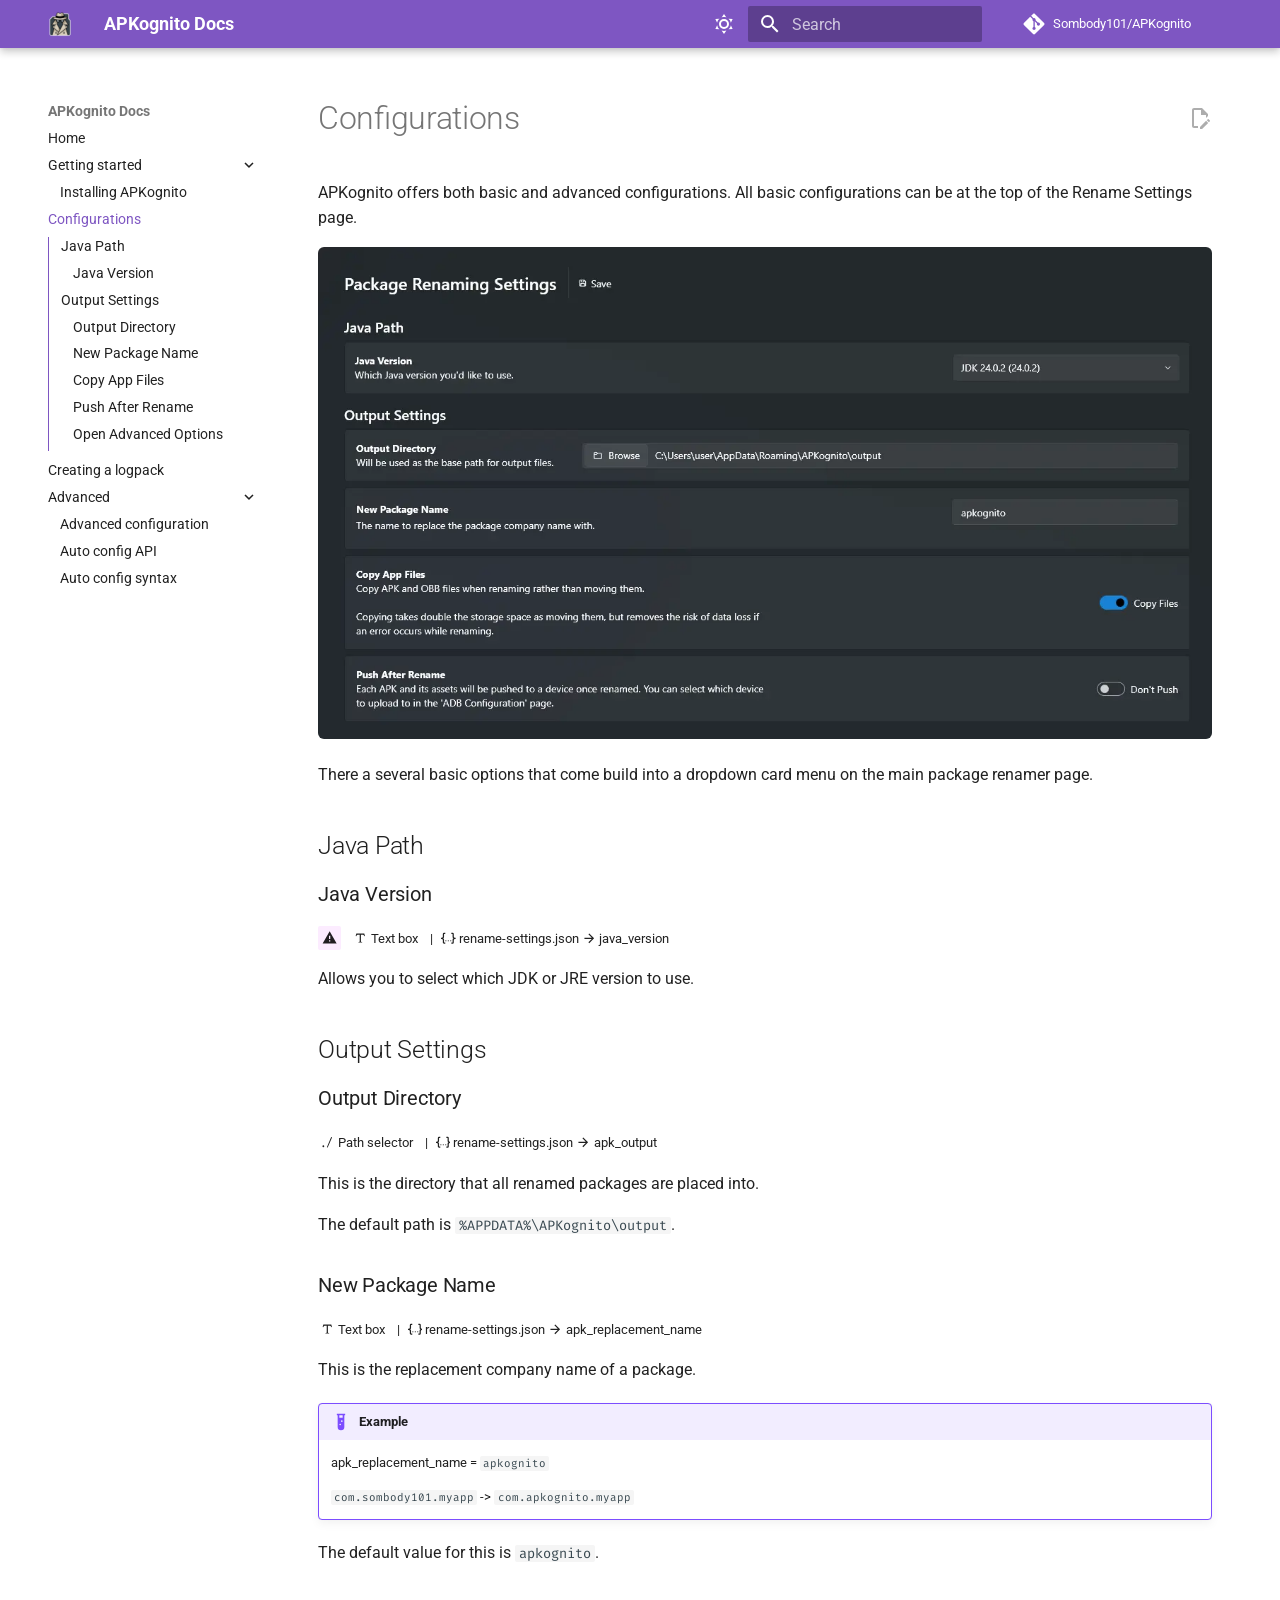
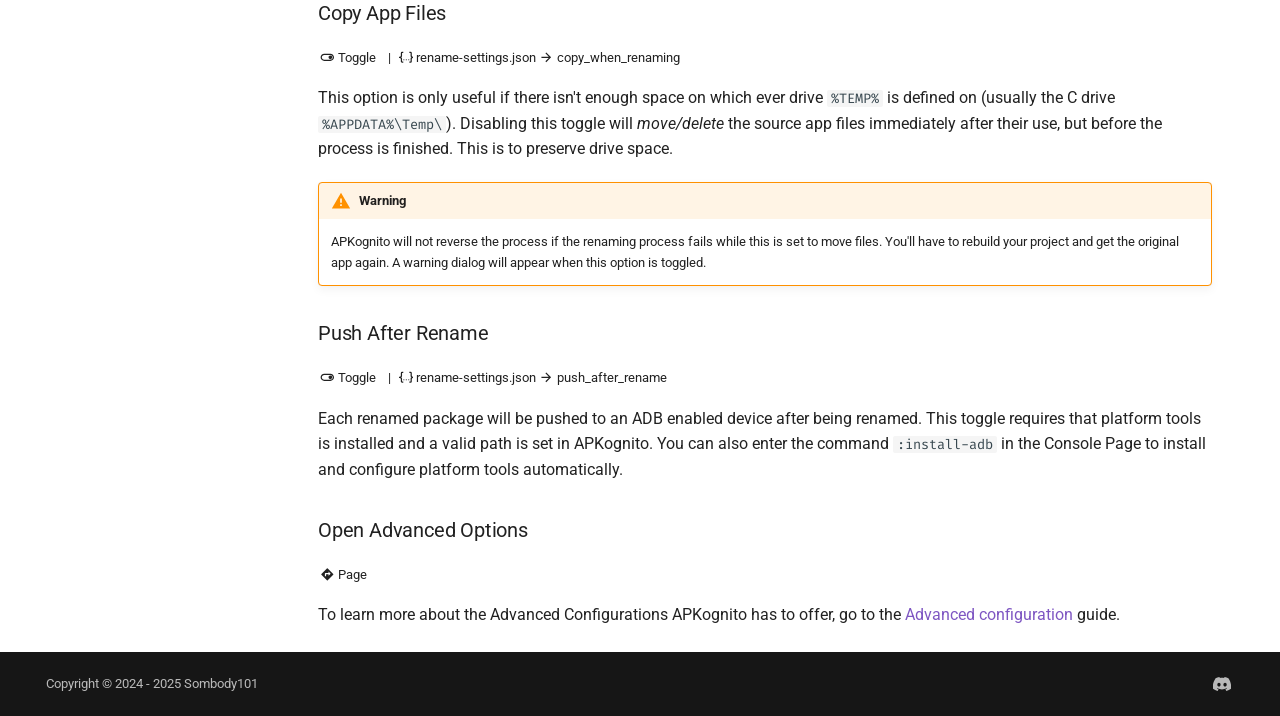
==== commit 6ea6f5fd: "Deployed a03d42f with MkDocs version: 1.6.1" ====
--- a/configurations/index.html
+++ b/configurations/index.html
@@ -1 +1 @@
-<!doctype html><html lang=en class=no-js> <head><meta charset=utf-8><meta name=viewport content="width=device-width,initial-scale=1"><link href=https://apkognito.win/configurations/ rel=canonical><link href=../getting_started/installing/ rel=prev><link href=../creating_a_logpack/ rel=next><link rel=icon href=../images/apkognito.ico><meta name=generator content="mkdocs-1.6.1, mkdocs-material-9.6.14"><title>Configurations - APKognito Docs</title><link rel=stylesheet href=../assets/stylesheets/main.342714a4.min.css><link rel=stylesheet href=../assets/stylesheets/palette.06af60db.min.css><link rel=preconnect href=https://fonts.gstatic.com crossorigin><link rel=stylesheet href="https://fonts.googleapis.com/css?family=Roboto:300,300i,400,400i,700,700i%7CRoboto+Mono:400,400i,700,700i&display=fallback"><style>:root{--md-text-font:"Roboto";--md-code-font:"Roboto Mono"}</style><link rel=stylesheet href=../stylesheets/badges.869fcc.min.css><script>__md_scope=new URL("..",location),__md_hash=e=>[...e].reduce(((e,_)=>(e<<5)-e+_.charCodeAt(0)),0),__md_get=(e,_=localStorage,t=__md_scope)=>JSON.parse(_.getItem(t.pathname+"."+e)),__md_set=(e,_,t=localStorage,a=__md_scope)=>{try{t.setItem(a.pathname+"."+e,JSON.stringify(_))}catch(e){}}</script></head> <body dir=ltr data-md-color-scheme=default data-md-color-primary=deep-purple data-md-color-accent=purple> <input class=md-toggle data-md-toggle=drawer type=checkbox id=__drawer autocomplete=off> <input class=md-toggle data-md-toggle=search type=checkbox id=__search autocomplete=off> <label class=md-overlay for=__drawer></label> <div data-md-component=skip> <a href=#java-executable class=md-skip> Skip to content </a> </div> <div data-md-component=announce> </div> <header class="md-header md-header--shadow" data-md-component=header> <nav class="md-header__inner md-grid" aria-label=Header> <a href=.. title="APKognito Docs" class="md-header__button md-logo" aria-label="APKognito Docs" data-md-component=logo> <img src=../images/apkognito.webp alt=logo> </a> <label class="md-header__button md-icon" for=__drawer> <svg xmlns=http://www.w3.org/2000/svg viewbox="0 0 24 24"><path d="M3 6h18v2H3zm0 5h18v2H3zm0 5h18v2H3z"/></svg> </label> <div class=md-header__title data-md-component=header-title> <div class=md-header__ellipsis> <div class=md-header__topic> <span class=md-ellipsis> APKognito Docs </span> </div> <div class=md-header__topic data-md-component=header-topic> <span class=md-ellipsis> Configurations </span> </div> </div> </div> <form class=md-header__option data-md-component=palette> <input class=md-option data-md-color-media="(prefers-color-scheme: light)" data-md-color-scheme=default data-md-color-primary=deep-purple data-md-color-accent=purple aria-label="Switch to dark mode" type=radio name=__palette id=__palette_0> <label class="md-header__button md-icon" title="Switch to dark mode" for=__palette_1 hidden> <svg xmlns=http://www.w3.org/2000/svg viewbox="0 0 24 24"><path d="M12 7a5 5 0 0 1 5 5 5 5 0 0 1-5 5 5 5 0 0 1-5-5 5 5 0 0 1 5-5m0 2a3 3 0 0 0-3 3 3 3 0 0 0 3 3 3 3 0 0 0 3-3 3 3 0 0 0-3-3m0-7 2.39 3.42C13.65 5.15 12.84 5 12 5s-1.65.15-2.39.42zM3.34 7l4.16-.35A7.2 7.2 0 0 0 5.94 8.5c-.44.74-.69 1.5-.83 2.29zm.02 10 1.76-3.77a7.131 7.131 0 0 0 2.38 4.14zM20.65 7l-1.77 3.79a7.02 7.02 0 0 0-2.38-4.15zm-.01 10-4.14.36c.59-.51 1.12-1.14 1.54-1.86.42-.73.69-1.5.83-2.29zM12 22l-2.41-3.44c.74.27 1.55.44 2.41.44.82 0 1.63-.17 2.37-.44z"/></svg> </label> <input class=md-option data-md-color-media="(prefers-color-scheme: dark)" data-md-color-scheme=slate data-md-color-primary=indigo data-md-color-accent=light-blue aria-label="Switch to light mode" type=radio name=__palette id=__palette_1> <label class="md-header__button md-icon" title="Switch to light mode" for=__palette_0 hidden> <svg xmlns=http://www.w3.org/2000/svg viewbox="0 0 24 24"><path d="m17.75 4.09-2.53 1.94.91 3.06-2.63-1.81-2.63 1.81.91-3.06-2.53-1.94L12.44 4l1.06-3 1.06 3zm3.5 6.91-1.64 1.25.59 1.98-1.7-1.17-1.7 1.17.59-1.98L15.75 11l2.06-.05L18.5 9l.69 1.95zm-2.28 4.95c.83-.08 1.72 1.1 1.19 1.85-.32.45-.66.87-1.08 1.27C15.17 23 8.84 23 4.94 19.07c-3.91-3.9-3.91-10.24 0-14.14.4-.4.82-.76 1.27-1.08.75-.53 1.93.36 1.85 1.19-.27 2.86.69 5.83 2.89 8.02a9.96 9.96 0 0 0 8.02 2.89m-1.64 2.02a12.08 12.08 0 0 1-7.8-3.47c-2.17-2.19-3.33-5-3.49-7.82-2.81 3.14-2.7 7.96.31 10.98 3.02 3.01 7.84 3.12 10.98.31"/></svg> </label> </form> <script>var palette=__md_get("__palette");if(palette&&palette.color){if("(prefers-color-scheme)"===palette.color.media){var media=matchMedia("(prefers-color-scheme: light)"),input=document.querySelector(media.matches?"[data-md-color-media='(prefers-color-scheme: light)']":"[data-md-color-media='(prefers-color-scheme: dark)']");palette.color.media=input.getAttribute("data-md-color-media"),palette.color.scheme=input.getAttribute("data-md-color-scheme"),palette.color.primary=input.getAttribute("data-md-color-primary"),palette.color.accent=input.getAttribute("data-md-color-accent")}for(var[key,value]of Object.entries(palette.color))document.body.setAttribute("data-md-color-"+key,value)}</script> <label class="md-header__button md-icon" for=__search> <svg xmlns=http://www.w3.org/2000/svg viewbox="0 0 24 24"><path d="M9.5 3A6.5 6.5 0 0 1 16 9.5c0 1.61-.59 3.09-1.56 4.23l.27.27h.79l5 5-1.5 1.5-5-5v-.79l-.27-.27A6.52 6.52 0 0 1 9.5 16 6.5 6.5 0 0 1 3 9.5 6.5 6.5 0 0 1 9.5 3m0 2C7 5 5 7 5 9.5S7 14 9.5 14 14 12 14 9.5 12 5 9.5 5"/></svg> </label> <div class=md-search data-md-component=search role=dialog> <label class=md-search__overlay for=__search></label> <div class=md-search__inner role=search> <form class=md-search__form name=search> <input type=text class=md-search__input name=query aria-label=Search placeholder=Search autocapitalize=off autocorrect=off autocomplete=off spellcheck=false data-md-component=search-query required> <label class="md-search__icon md-icon" for=__search> <svg xmlns=http://www.w3.org/2000/svg viewbox="0 0 24 24"><path d="M9.5 3A6.5 6.5 0 0 1 16 9.5c0 1.61-.59 3.09-1.56 4.23l.27.27h.79l5 5-1.5 1.5-5-5v-.79l-.27-.27A6.52 6.52 0 0 1 9.5 16 6.5 6.5 0 0 1 3 9.5 6.5 6.5 0 0 1 9.5 3m0 2C7 5 5 7 5 9.5S7 14 9.5 14 14 12 14 9.5 12 5 9.5 5"/></svg> <svg xmlns=http://www.w3.org/2000/svg viewbox="0 0 24 24"><path d="M20 11v2H8l5.5 5.5-1.42 1.42L4.16 12l7.92-7.92L13.5 5.5 8 11z"/></svg> </label> <nav class=md-search__options aria-label=Search> <button type=reset class="md-search__icon md-icon" title=Clear aria-label=Clear tabindex=-1> <svg xmlns=http://www.w3.org/2000/svg viewbox="0 0 24 24"><path d="M19 6.41 17.59 5 12 10.59 6.41 5 5 6.41 10.59 12 5 17.59 6.41 19 12 13.41 17.59 19 19 17.59 13.41 12z"/></svg> </button> </nav> </form> <div class=md-search__output> <div class=md-search__scrollwrap tabindex=0 data-md-scrollfix> <div class=md-search-result data-md-component=search-result> <div class=md-search-result__meta> Initializing search </div> <ol class=md-search-result__list role=presentation></ol> </div> </div> </div> </div> </div> <div class=md-header__source> <a href=https://github.com/Sombody101/APKognito/ title="Go to repository" class=md-source data-md-component=source> <div class="md-source__icon md-icon"> <svg xmlns=http://www.w3.org/2000/svg viewbox="0 0 448 512"><!-- Font Awesome Free 6.7.2 by @fontawesome - https://fontawesome.com License - https://fontawesome.com/license/free (Icons: CC BY 4.0, Fonts: SIL OFL 1.1, Code: MIT License) Copyright 2024 Fonticons, Inc.--><path d="M439.55 236.05 244 40.45a28.87 28.87 0 0 0-40.81 0l-40.66 40.63 51.52 51.52c27.06-9.14 52.68 16.77 43.39 43.68l49.66 49.66c34.23-11.8 61.18 31 35.47 56.69-26.49 26.49-70.21-2.87-56-37.34L240.22 199v121.85c25.3 12.54 22.26 41.85 9.08 55a34.34 34.34 0 0 1-48.55 0c-17.57-17.6-11.07-46.91 11.25-56v-123c-20.8-8.51-24.6-30.74-18.64-45L142.57 101 8.45 235.14a28.86 28.86 0 0 0 0 40.81l195.61 195.6a28.86 28.86 0 0 0 40.8 0l194.69-194.69a28.86 28.86 0 0 0 0-40.81"/></svg> </div> <div class=md-source__repository> Sombody101/APKognito </div> </a> </div> </nav> </header> <div class=md-container data-md-component=container> <main class=md-main data-md-component=main> <div class="md-main__inner md-grid"> <div class="md-sidebar md-sidebar--primary" data-md-component=sidebar data-md-type=navigation> <div class=md-sidebar__scrollwrap> <div class=md-sidebar__inner> <nav class="md-nav md-nav--primary md-nav--integrated" aria-label=Navigation data-md-level=0> <label class=md-nav__title for=__drawer> <a href=.. title="APKognito Docs" class="md-nav__button md-logo" aria-label="APKognito Docs" data-md-component=logo> <img src=../images/apkognito.webp alt=logo> </a> APKognito Docs </label> <div class=md-nav__source> <a href=https://github.com/Sombody101/APKognito/ title="Go to repository" class=md-source data-md-component=source> <div class="md-source__icon md-icon"> <svg xmlns=http://www.w3.org/2000/svg viewbox="0 0 448 512"><!-- Font Awesome Free 6.7.2 by @fontawesome - https://fontawesome.com License - https://fontawesome.com/license/free (Icons: CC BY 4.0, Fonts: SIL OFL 1.1, Code: MIT License) Copyright 2024 Fonticons, Inc.--><path d="M439.55 236.05 244 40.45a28.87 28.87 0 0 0-40.81 0l-40.66 40.63 51.52 51.52c27.06-9.14 52.68 16.77 43.39 43.68l49.66 49.66c34.23-11.8 61.18 31 35.47 56.69-26.49 26.49-70.21-2.87-56-37.34L240.22 199v121.85c25.3 12.54 22.26 41.85 9.08 55a34.34 34.34 0 0 1-48.55 0c-17.57-17.6-11.07-46.91 11.25-56v-123c-20.8-8.51-24.6-30.74-18.64-45L142.57 101 8.45 235.14a28.86 28.86 0 0 0 0 40.81l195.61 195.6a28.86 28.86 0 0 0 40.8 0l194.69-194.69a28.86 28.86 0 0 0 0-40.81"/></svg> </div> <div class=md-source__repository> Sombody101/APKognito </div> </a> </div> <ul class=md-nav__list data-md-scrollfix> <li class=md-nav__item> <a href=.. class=md-nav__link> <span class=md-ellipsis> Home </span> </a> </li> <li class="md-nav__item md-nav__item--nested"> <input class="md-nav__toggle md-toggle md-toggle--indeterminate" type=checkbox id=__nav_2> <div class="md-nav__link md-nav__container"> <a href=../getting_started/ class="md-nav__link "> <span class=md-ellipsis> Getting started </span> </a> <label class="md-nav__link " for=__nav_2 id=__nav_2_label tabindex=0> <span class="md-nav__icon md-icon"></span> </label> </div> <nav class=md-nav data-md-level=1 aria-labelledby=__nav_2_label aria-expanded=false> <label class=md-nav__title for=__nav_2> <span class="md-nav__icon md-icon"></span> Getting started </label> <ul class=md-nav__list data-md-scrollfix> <li class=md-nav__item> <a href=../getting_started/installing/ class=md-nav__link> <span class=md-ellipsis> Installing APKognito </span> </a> </li> </ul> </nav> </li> <li class="md-nav__item md-nav__item--active"> <input class="md-nav__toggle md-toggle" type=checkbox id=__toc> <label class="md-nav__link md-nav__link--active" for=__toc> <span class=md-ellipsis> Configurations </span> <span class="md-nav__icon md-icon"></span> </label> <a href=./ class="md-nav__link md-nav__link--active"> <span class=md-ellipsis> Configurations </span> </a> <nav class="md-nav md-nav--secondary" aria-label="Table of contents"> <label class=md-nav__title for=__toc> <span class="md-nav__icon md-icon"></span> Table of contents </label> <ul class=md-nav__list data-md-component=toc data-md-scrollfix> <li class=md-nav__item> <a href=#java-executable class=md-nav__link> <span class=md-ellipsis> Java Executable </span> </a> </li> <li class=md-nav__item> <a href=#output-directory class=md-nav__link> <span class=md-ellipsis> Output Directory </span> </a> </li> <li class=md-nav__item> <a href=#output-apk-name class=md-nav__link> <span class=md-ellipsis> Output APK Name </span> </a> </li> <li class=md-nav__item> <a href=#copy-app-files class=md-nav__link> <span class=md-ellipsis> Copy App Files </span> </a> </li> <li class=md-nav__item> <a href=#push-after-rename class=md-nav__link> <span class=md-ellipsis> Push After Rename </span> </a> </li> <li class=md-nav__item> <a href=#open-advanced-options class=md-nav__link> <span class=md-ellipsis> Open Advanced Options </span> </a> </li> </ul> </nav> </li> <li class=md-nav__item> <a href=../creating_a_logpack/ class=md-nav__link> <span class=md-ellipsis> Creating a logpack </span> </a> </li> <li class="md-nav__item md-nav__item--nested"> <input class="md-nav__toggle md-toggle md-toggle--indeterminate" type=checkbox id=__nav_5> <label class=md-nav__link for=__nav_5 id=__nav_5_label tabindex=0> <span class=md-ellipsis> Advanced </span> <span class="md-nav__icon md-icon"></span> </label> <nav class=md-nav data-md-level=1 aria-labelledby=__nav_5_label aria-expanded=false> <label class=md-nav__title for=__nav_5> <span class="md-nav__icon md-icon"></span> Advanced </label> <ul class=md-nav__list data-md-scrollfix> <li class=md-nav__item> <a href=../advanced/advanced_package_configurations/ class=md-nav__link> <span class=md-ellipsis> Advanced configuration </span> </a> </li> <li class=md-nav__item> <a href=../advanced/auto_config_api/ class=md-nav__link> <span class=md-ellipsis> Auto config API </span> </a> </li> <li class=md-nav__item> <a href=../advanced/config_syntax/ class=md-nav__link> <span class=md-ellipsis> Auto config syntax </span> </a> </li> </ul> </nav> </li> </ul> </nav> </div> </div> </div> <div class=md-content data-md-component=content> <article class="md-content__inner md-typeset"> <a href=https://github.com/Sombody101/APKognito/edit/master/docs/configurations.md title="Edit this page" class="md-content__button md-icon"> <svg xmlns=http://www.w3.org/2000/svg viewbox="0 0 24 24"><path d="M10 20H6V4h7v5h5v3.1l2-2V8l-6-6H6c-1.1 0-2 .9-2 2v16c0 1.1.9 2 2 2h4zm10.2-7c.1 0 .3.1.4.2l1.3 1.3c.2.2.2.6 0 .8l-1 1-2.1-2.1 1-1c.1-.1.2-.2.4-.2m0 3.9L14.1 23H12v-2.1l6.1-6.1z"/></svg> </a> <h1>Configurations</h1> <p>APKognito offers both basic and advanced configurations. All basic configurations can be found under the card expander on the main package renaming page.</p> <p><img alt="basic configurations location" src=../images/configurations/basic-configurations-location.webp></p> <p>There a several basic options that come build into a dropdown card menu on the main package renamer page.</p> <h3 id=java-executable>Java Executable</h3> <p>This is the path directing to the Java runtime executable. This is set every time APKognito opens and when the <code>Start Renaming</code> button is pressed. If no path is found, then this field is left blank and the user will be warned about an invalid Java path when a rename job is attempted.</p> <h3 id=output-directory>Output Directory</h3> <p><span><span class=metadata title="The control type."><span class=twemoji><svg xmlns=http://www.w3.org/2000/svg viewbox="0 0 24 24"><path d="M19.564 4.42a.75.75 0 0 0-1.378-.59l-6.75 15.75a.75.75 0 0 0 1.378.59zM7 18.5a1.5 1.5 0 1 1-3 0 1.5 1.5 0 0 1 3 0"/></svg></span> Path selector</span><span class=metadata title="The JSON key used to access this value in the configuration file."><span> | </span><span class=twemoji><svg xmlns=http://www.w3.org/2000/svg viewbox="0 0 24 24"><path d="M5 3h2v2H5v5a2 2 0 0 1-2 2 2 2 0 0 1 2 2v5h2v2H5c-1.07-.27-2-.9-2-2v-4a2 2 0 0 0-2-2H0v-2h1a2 2 0 0 0 2-2V5a2 2 0 0 1 2-2m14 0a2 2 0 0 1 2 2v4a2 2 0 0 0 2 2h1v2h-1a2 2 0 0 0-2 2v4a2 2 0 0 1-2 2h-2v-2h2v-5a2 2 0 0 1 2-2 2 2 0 0 1-2-2V5h-2V3zm-7 12a1 1 0 0 1 1 1 1 1 0 0 1-1 1 1 1 0 0 1-1-1 1 1 0 0 1 1-1m-4 0a1 1 0 0 1 1 1 1 1 0 0 1-1 1 1 1 0 0 1-1-1 1 1 0 0 1 1-1m8 0a1 1 0 0 1 1 1 1 1 0 0 1-1 1 1 1 0 0 1-1-1 1 1 0 0 1 1-1"/></svg></span> settings.json <span class=twemoji><svg xmlns=http://www.w3.org/2000/svg viewbox="0 0 24 24"><path d="M4 11v2h12l-5.5 5.5 1.42 1.42L19.84 12l-7.92-7.92L10.5 5.5 16 11z"/></svg></span> apk_output</span></span></p> <p>This is the directory that all renamed packages are placed into.</p> <p>The default path is <code>%APPDATA%\APKognito\output</code>.</p> <h3 id=output-apk-name>Output APK Name</h3> <p><span><span class=metadata title="The control type."><span class=twemoji><svg xmlns=http://www.w3.org/2000/svg viewbox="0 0 24 24"><path d="m18.5 4 1.16 4.35-.96.26c-.45-.87-.91-1.74-1.44-2.18C16.73 6 16.11 6 15.5 6H13v10.5c0 .5 0 1 .33 1.25.34.25 1 .25 1.67.25v1H9v-1c.67 0 1.33 0 1.67-.25.33-.25.33-.75.33-1.25V6H8.5c-.61 0-1.23 0-1.76.43-.53.44-.99 1.31-1.44 2.18l-.96-.26L5.5 4z"/></svg></span> Text box</span><span class=metadata title="The JSON key used to access this value in the configuration file."><span> | </span><span class=twemoji><svg xmlns=http://www.w3.org/2000/svg viewbox="0 0 24 24"><path d="M5 3h2v2H5v5a2 2 0 0 1-2 2 2 2 0 0 1 2 2v5h2v2H5c-1.07-.27-2-.9-2-2v-4a2 2 0 0 0-2-2H0v-2h1a2 2 0 0 0 2-2V5a2 2 0 0 1 2-2m14 0a2 2 0 0 1 2 2v4a2 2 0 0 0 2 2h1v2h-1a2 2 0 0 0-2 2v4a2 2 0 0 1-2 2h-2v-2h2v-5a2 2 0 0 1 2-2 2 2 0 0 1-2-2V5h-2V3zm-7 12a1 1 0 0 1 1 1 1 1 0 0 1-1 1 1 1 0 0 1-1-1 1 1 0 0 1 1-1m-4 0a1 1 0 0 1 1 1 1 1 0 0 1-1 1 1 1 0 0 1-1-1 1 1 0 0 1 1-1m8 0a1 1 0 0 1 1 1 1 1 0 0 1-1 1 1 1 0 0 1-1-1 1 1 0 0 1 1-1"/></svg></span> settings.json <span class=twemoji><svg xmlns=http://www.w3.org/2000/svg viewbox="0 0 24 24"><path d="M4 11v2h12l-5.5 5.5 1.42 1.42L19.84 12l-7.92-7.92L10.5 5.5 16 11z"/></svg></span> apk_replacement_name</span></span></p> <p>This is the replacement company name of a package.</p> <div class="admonition example"> <p class=admonition-title>Example</p> <p>apk_replacement_name = <code>apkognito</code></p> <p><code>com.sombody101.myapp</code> -&gt; <code>com.apkognito.myapp</code></p> </div> <p>The default value for this is <code>apkognito</code>.</p> <h3 id=copy-app-files>Copy App Files</h3> <p><span><span class=metadata title="The control type."><span class=twemoji><svg xmlns=http://www.w3.org/2000/svg viewbox="0 0 24 24"><path d="M17 6H7c-3.31 0-6 2.69-6 6s2.69 6 6 6h10c3.31 0 6-2.69 6-6s-2.69-6-6-6m0 10H7c-2.21 0-4-1.79-4-4s1.79-4 4-4h10c2.21 0 4 1.79 4 4s-1.79 4-4 4m0-7c-1.66 0-3 1.34-3 3s1.34 3 3 3 3-1.34 3-3-1.34-3-3-3"/></svg></span> Toggle</span><span class=metadata title="The JSON key used to access this value in the configuration file."><span> | </span><span class=twemoji><svg xmlns=http://www.w3.org/2000/svg viewbox="0 0 24 24"><path d="M5 3h2v2H5v5a2 2 0 0 1-2 2 2 2 0 0 1 2 2v5h2v2H5c-1.07-.27-2-.9-2-2v-4a2 2 0 0 0-2-2H0v-2h1a2 2 0 0 0 2-2V5a2 2 0 0 1 2-2m14 0a2 2 0 0 1 2 2v4a2 2 0 0 0 2 2h1v2h-1a2 2 0 0 0-2 2v4a2 2 0 0 1-2 2h-2v-2h2v-5a2 2 0 0 1 2-2 2 2 0 0 1-2-2V5h-2V3zm-7 12a1 1 0 0 1 1 1 1 1 0 0 1-1 1 1 1 0 0 1-1-1 1 1 0 0 1 1-1m-4 0a1 1 0 0 1 1 1 1 1 0 0 1-1 1 1 1 0 0 1-1-1 1 1 0 0 1 1-1m8 0a1 1 0 0 1 1 1 1 1 0 0 1-1 1 1 1 0 0 1-1-1 1 1 0 0 1 1-1"/></svg></span> settings.json <span class=twemoji><svg xmlns=http://www.w3.org/2000/svg viewbox="0 0 24 24"><path d="M4 11v2h12l-5.5 5.5 1.42 1.42L19.84 12l-7.92-7.92L10.5 5.5 16 11z"/></svg></span> copy_when_renaming</span></span></p> <p>This option is only useful if there isn't enough space on which ever drive <code>%TEMP%</code> is defined on (usually the C drive <code>%APPDATA%\Temp\</code>). Disabling this toggle will <em>move/delete</em> the source app files immediately after their use, but before the process is finished. This is to preserve drive space.</p> <div class="admonition warning"> <p class=admonition-title>Warning</p> <p>APKognito will not reverse the process if the renaming process fails while this is set to move files. You'll have to rebuild your project and get the original app again. A warning dialog will appear when this option is toggled.</p> </div> <h3 id=push-after-rename>Push After Rename</h3> <p><span><span class=metadata title="The control type."><span class=twemoji><svg xmlns=http://www.w3.org/2000/svg viewbox="0 0 24 24"><path d="M17 6H7c-3.31 0-6 2.69-6 6s2.69 6 6 6h10c3.31 0 6-2.69 6-6s-2.69-6-6-6m0 10H7c-2.21 0-4-1.79-4-4s1.79-4 4-4h10c2.21 0 4 1.79 4 4s-1.79 4-4 4m0-7c-1.66 0-3 1.34-3 3s1.34 3 3 3 3-1.34 3-3-1.34-3-3-3"/></svg></span> Toggle</span><span class=metadata title="The JSON key used to access this value in the configuration file."><span> | </span><span class=twemoji><svg xmlns=http://www.w3.org/2000/svg viewbox="0 0 24 24"><path d="M5 3h2v2H5v5a2 2 0 0 1-2 2 2 2 0 0 1 2 2v5h2v2H5c-1.07-.27-2-.9-2-2v-4a2 2 0 0 0-2-2H0v-2h1a2 2 0 0 0 2-2V5a2 2 0 0 1 2-2m14 0a2 2 0 0 1 2 2v4a2 2 0 0 0 2 2h1v2h-1a2 2 0 0 0-2 2v4a2 2 0 0 1-2 2h-2v-2h2v-5a2 2 0 0 1 2-2 2 2 0 0 1-2-2V5h-2V3zm-7 12a1 1 0 0 1 1 1 1 1 0 0 1-1 1 1 1 0 0 1-1-1 1 1 0 0 1 1-1m-4 0a1 1 0 0 1 1 1 1 1 0 0 1-1 1 1 1 0 0 1-1-1 1 1 0 0 1 1-1m8 0a1 1 0 0 1 1 1 1 1 0 0 1-1 1 1 1 0 0 1-1-1 1 1 0 0 1 1-1"/></svg></span> settings.json <span class=twemoji><svg xmlns=http://www.w3.org/2000/svg viewbox="0 0 24 24"><path d="M4 11v2h12l-5.5 5.5 1.42 1.42L19.84 12l-7.92-7.92L10.5 5.5 16 11z"/></svg></span> push_after_rename</span></span></p> <p>Each renamed package will be pushed to an ADB enabled device after being renamed. This toggle requires that platform tools is installed and a valid path is set in APKognito. You can also enter the command <code>:install-adb</code> in the Console Page to install and configure platform tools automatically.</p> <h3 id=open-advanced-options>Open Advanced Options</h3> <p><span><span class=metadata title="A redirection to a new page."><span class=twemoji><svg xmlns=http://www.w3.org/2000/svg viewbox="0 0 24 24"><path d="M14 14.5V12h-4v3H8v-4a1 1 0 0 1 1-1h5V7.5l3.5 3.5m4.21.29-9-9h-.01a.996.996 0 0 0-1.41 0l-9 9c-.39.39-.39 1.03 0 1.42l9 9c.39.38 1.02.39 1.42 0l9-9c.39-.39.39-1.03 0-1.42"/></svg></span> Page</span></span></p> <p>This action card will bring you to the Advanced Renaming Options page. To learn more, go to the <a href=../advanced/advanced_package_configurations/ >Advanced configuration</a> guide.</p> </article> </div> <script>var target=document.getElementById(location.hash.slice(1));target&&target.name&&(target.checked=target.name.startsWith("__tabbed_"))</script> </div> </main> <footer class=md-footer> <div class="md-footer-meta md-typeset"> <div class="md-footer-meta__inner md-grid"> <div class=md-copyright> <div class=md-copyright__highlight> Copyright &copy; 2024 - 2025 Sombody101 </div> </div> <div class=md-social> <a href=https://discord.gg/rNR2VHySgF target=_blank rel=noopener title="APKognito Support Discord" class=md-social__link> <svg xmlns=http://www.w3.org/2000/svg viewbox="0 0 640 512"><!-- Font Awesome Free 6.7.2 by @fontawesome - https://fontawesome.com License - https://fontawesome.com/license/free (Icons: CC BY 4.0, Fonts: SIL OFL 1.1, Code: MIT License) Copyright 2024 Fonticons, Inc.--><path d="M524.531 69.836a1.5 1.5 0 0 0-.764-.7A485 485 0 0 0 404.081 32.03a1.82 1.82 0 0 0-1.923.91 338 338 0 0 0-14.9 30.6 447.9 447.9 0 0 0-134.426 0 310 310 0 0 0-15.135-30.6 1.89 1.89 0 0 0-1.924-.91 483.7 483.7 0 0 0-119.688 37.107 1.7 1.7 0 0 0-.788.676C39.068 183.651 18.186 294.69 28.43 404.354a2.02 2.02 0 0 0 .765 1.375 487.7 487.7 0 0 0 146.825 74.189 1.9 1.9 0 0 0 2.063-.676A348 348 0 0 0 208.12 430.4a1.86 1.86 0 0 0-1.019-2.588 321 321 0 0 1-45.868-21.853 1.885 1.885 0 0 1-.185-3.126 251 251 0 0 0 9.109-7.137 1.82 1.82 0 0 1 1.9-.256c96.229 43.917 200.41 43.917 295.5 0a1.81 1.81 0 0 1 1.924.233 235 235 0 0 0 9.132 7.16 1.884 1.884 0 0 1-.162 3.126 301.4 301.4 0 0 1-45.89 21.83 1.875 1.875 0 0 0-1 2.611 391 391 0 0 0 30.014 48.815 1.86 1.86 0 0 0 2.063.7A486 486 0 0 0 610.7 405.729a1.88 1.88 0 0 0 .765-1.352c12.264-126.783-20.532-236.912-86.934-334.541M222.491 337.58c-28.972 0-52.844-26.587-52.844-59.239s23.409-59.241 52.844-59.241c29.665 0 53.306 26.82 52.843 59.239 0 32.654-23.41 59.241-52.843 59.241m195.38 0c-28.971 0-52.843-26.587-52.843-59.239s23.409-59.241 52.843-59.241c29.667 0 53.307 26.82 52.844 59.239 0 32.654-23.177 59.241-52.844 59.241"/></svg> </a> </div> </div> </div> </footer> </div> <div class=md-dialog data-md-component=dialog> <div class="md-dialog__inner md-typeset"></div> </div> <div class=md-progress data-md-component=progress role=progressbar></div> <script id=__config type=application/json>{"base": "..", "features": ["content.action.edit", "navigation.instant", "navigation.instant.progress", "navigation.expand", "navigation.indexes", "toc.integrate", "content.tooltips"], "search": "../assets/javascripts/workers/search.d50fe291.min.js", "tags": null, "translations": {"clipboard.copied": "Copied to clipboard", "clipboard.copy": "Copy to clipboard", "search.result.more.one": "1 more on this page", "search.result.more.other": "# more on this page", "search.result.none": "No matching documents", "search.result.one": "1 matching document", "search.result.other": "# matching documents", "search.result.placeholder": "Type to start searching", "search.result.term.missing": "Missing", "select.version": "Select version"}, "version": null}</script> <script src=../assets/javascripts/bundle.13a4f30d.min.js></script> </body> </html>+<!doctype html><html lang=en class=no-js> <head><meta charset=utf-8><meta name=viewport content="width=device-width,initial-scale=1"><link href=https://apkognito.win/configurations/ rel=canonical><link href=../getting_started/installing/ rel=prev><link href=../creating_a_logpack/ rel=next><link rel=icon href=../images/apkognito.ico><meta name=generator content="mkdocs-1.6.1, mkdocs-material-9.6.21"><title>Configurations - APKognito Docs</title><link rel=stylesheet href=../assets/stylesheets/main.2a3383ac.min.css><link rel=stylesheet href=../assets/stylesheets/palette.06af60db.min.css><link rel=preconnect href=https://fonts.gstatic.com crossorigin><link rel=stylesheet href="https://fonts.googleapis.com/css?family=Roboto:300,300i,400,400i,700,700i%7CRoboto+Mono:400,400i,700,700i&display=fallback"><style>:root{--md-text-font:"Roboto";--md-code-font:"Roboto Mono"}</style><link rel=stylesheet href=../stylesheets/badges.869fcc.min.css><link rel=stylesheet href=../stylesheets/extras.css><script>__md_scope=new URL("..",location),__md_hash=e=>[...e].reduce(((e,_)=>(e<<5)-e+_.charCodeAt(0)),0),__md_get=(e,_=localStorage,t=__md_scope)=>JSON.parse(_.getItem(t.pathname+"."+e)),__md_set=(e,_,t=localStorage,a=__md_scope)=>{try{t.setItem(a.pathname+"."+e,JSON.stringify(_))}catch(e){}}</script><meta property=og:type content=website><meta property=og:title content="Configurations - APKognito Docs"><meta property=og:description content=None><meta property=og:image content=https://apkognito.win/assets/images/social/configurations.png><meta property=og:image:type content=image/png><meta property=og:image:width content=1200><meta property=og:image:height content=630><meta content=https://apkognito.win/configurations/ property=og:url><meta name=twitter:card content=summary_large_image><meta name=twitter:title content="Configurations - APKognito Docs"><meta name=twitter:description content=None><meta name=twitter:image content=https://apkognito.win/assets/images/social/configurations.png></head> <body dir=ltr data-md-color-scheme=default data-md-color-primary=deep-purple data-md-color-accent=purple> <input class=md-toggle data-md-toggle=drawer type=checkbox id=__drawer autocomplete=off> <input class=md-toggle data-md-toggle=search type=checkbox id=__search autocomplete=off> <label class=md-overlay for=__drawer></label> <div data-md-component=skip> <a href=#configurations class=md-skip> Skip to content </a> </div> <div data-md-component=announce> </div> <header class="md-header md-header--shadow" data-md-component=header> <nav class="md-header__inner md-grid" aria-label=Header> <a href=.. title="APKognito Docs" class="md-header__button md-logo" aria-label="APKognito Docs" data-md-component=logo> <img src=../images/apkognito.webp alt=logo> </a> <label class="md-header__button md-icon" for=__drawer> <svg xmlns=http://www.w3.org/2000/svg viewbox="0 0 24 24"><path d="M3 6h18v2H3zm0 5h18v2H3zm0 5h18v2H3z"/></svg> </label> <div class=md-header__title data-md-component=header-title> <div class=md-header__ellipsis> <div class=md-header__topic> <span class=md-ellipsis> APKognito Docs </span> </div> <div class=md-header__topic data-md-component=header-topic> <span class=md-ellipsis> Configurations </span> </div> </div> </div> <form class=md-header__option data-md-component=palette> <input class=md-option data-md-color-media="(prefers-color-scheme: light)" data-md-color-scheme=default data-md-color-primary=deep-purple data-md-color-accent=purple aria-label="Switch to dark mode" type=radio name=__palette id=__palette_0> <label class="md-header__button md-icon" title="Switch to dark mode" for=__palette_1 hidden> <svg xmlns=http://www.w3.org/2000/svg viewbox="0 0 24 24"><path d="M12 7a5 5 0 0 1 5 5 5 5 0 0 1-5 5 5 5 0 0 1-5-5 5 5 0 0 1 5-5m0 2a3 3 0 0 0-3 3 3 3 0 0 0 3 3 3 3 0 0 0 3-3 3 3 0 0 0-3-3m0-7 2.39 3.42C13.65 5.15 12.84 5 12 5s-1.65.15-2.39.42zM3.34 7l4.16-.35A7.2 7.2 0 0 0 5.94 8.5c-.44.74-.69 1.5-.83 2.29zm.02 10 1.76-3.77a7.131 7.131 0 0 0 2.38 4.14zM20.65 7l-1.77 3.79a7.02 7.02 0 0 0-2.38-4.15zm-.01 10-4.14.36c.59-.51 1.12-1.14 1.54-1.86.42-.73.69-1.5.83-2.29zM12 22l-2.41-3.44c.74.27 1.55.44 2.41.44.82 0 1.63-.17 2.37-.44z"/></svg> </label> <input class=md-option data-md-color-media="(prefers-color-scheme: dark)" data-md-color-scheme=slate data-md-color-primary=indigo data-md-color-accent=light-blue aria-label="Switch to light mode" type=radio name=__palette id=__palette_1> <label class="md-header__button md-icon" title="Switch to light mode" for=__palette_0 hidden> <svg xmlns=http://www.w3.org/2000/svg viewbox="0 0 24 24"><path d="m17.75 4.09-2.53 1.94.91 3.06-2.63-1.81-2.63 1.81.91-3.06-2.53-1.94L12.44 4l1.06-3 1.06 3zm3.5 6.91-1.64 1.25.59 1.98-1.7-1.17-1.7 1.17.59-1.98L15.75 11l2.06-.05L18.5 9l.69 1.95zm-2.28 4.95c.83-.08 1.72 1.1 1.19 1.85-.32.45-.66.87-1.08 1.27C15.17 23 8.84 23 4.94 19.07c-3.91-3.9-3.91-10.24 0-14.14.4-.4.82-.76 1.27-1.08.75-.53 1.93.36 1.85 1.19-.27 2.86.69 5.83 2.89 8.02a9.96 9.96 0 0 0 8.02 2.89m-1.64 2.02a12.08 12.08 0 0 1-7.8-3.47c-2.17-2.19-3.33-5-3.49-7.82-2.81 3.14-2.7 7.96.31 10.98 3.02 3.01 7.84 3.12 10.98.31"/></svg> </label> </form> <script>var palette=__md_get("__palette");if(palette&&palette.color){if("(prefers-color-scheme)"===palette.color.media){var media=matchMedia("(prefers-color-scheme: light)"),input=document.querySelector(media.matches?"[data-md-color-media='(prefers-color-scheme: light)']":"[data-md-color-media='(prefers-color-scheme: dark)']");palette.color.media=input.getAttribute("data-md-color-media"),palette.color.scheme=input.getAttribute("data-md-color-scheme"),palette.color.primary=input.getAttribute("data-md-color-primary"),palette.color.accent=input.getAttribute("data-md-color-accent")}for(var[key,value]of Object.entries(palette.color))document.body.setAttribute("data-md-color-"+key,value)}</script> <label class="md-header__button md-icon" for=__search> <svg xmlns=http://www.w3.org/2000/svg viewbox="0 0 24 24"><path d="M9.5 3A6.5 6.5 0 0 1 16 9.5c0 1.61-.59 3.09-1.56 4.23l.27.27h.79l5 5-1.5 1.5-5-5v-.79l-.27-.27A6.52 6.52 0 0 1 9.5 16 6.5 6.5 0 0 1 3 9.5 6.5 6.5 0 0 1 9.5 3m0 2C7 5 5 7 5 9.5S7 14 9.5 14 14 12 14 9.5 12 5 9.5 5"/></svg> </label> <div class=md-search data-md-component=search role=dialog> <label class=md-search__overlay for=__search></label> <div class=md-search__inner role=search> <form class=md-search__form name=search> <input type=text class=md-search__input name=query aria-label=Search placeholder=Search autocapitalize=off autocorrect=off autocomplete=off spellcheck=false data-md-component=search-query required> <label class="md-search__icon md-icon" for=__search> <svg xmlns=http://www.w3.org/2000/svg viewbox="0 0 24 24"><path d="M9.5 3A6.5 6.5 0 0 1 16 9.5c0 1.61-.59 3.09-1.56 4.23l.27.27h.79l5 5-1.5 1.5-5-5v-.79l-.27-.27A6.52 6.52 0 0 1 9.5 16 6.5 6.5 0 0 1 3 9.5 6.5 6.5 0 0 1 9.5 3m0 2C7 5 5 7 5 9.5S7 14 9.5 14 14 12 14 9.5 12 5 9.5 5"/></svg> <svg xmlns=http://www.w3.org/2000/svg viewbox="0 0 24 24"><path d="M20 11v2H8l5.5 5.5-1.42 1.42L4.16 12l7.92-7.92L13.5 5.5 8 11z"/></svg> </label> <nav class=md-search__options aria-label=Search> <button type=reset class="md-search__icon md-icon" title=Clear aria-label=Clear tabindex=-1> <svg xmlns=http://www.w3.org/2000/svg viewbox="0 0 24 24"><path d="M19 6.41 17.59 5 12 10.59 6.41 5 5 6.41 10.59 12 5 17.59 6.41 19 12 13.41 17.59 19 19 17.59 13.41 12z"/></svg> </button> </nav> </form> <div class=md-search__output> <div class=md-search__scrollwrap tabindex=0 data-md-scrollfix> <div class=md-search-result data-md-component=search-result> <div class=md-search-result__meta> Initializing search </div> <ol class=md-search-result__list role=presentation></ol> </div> </div> </div> </div> </div> <div class=md-header__source> <a href=https://github.com/Sombody101/APKognito/ title="Go to repository" class=md-source data-md-component=source> <div class="md-source__icon md-icon"> <svg xmlns=http://www.w3.org/2000/svg viewbox="0 0 448 512"><!-- Font Awesome Free 7.0.1 by @fontawesome - https://fontawesome.com License - https://fontawesome.com/license/free (Icons: CC BY 4.0, Fonts: SIL OFL 1.1, Code: MIT License) Copyright 2025 Fonticons, Inc.--><path d="M439.6 236.1 244 40.5c-5.4-5.5-12.8-8.5-20.4-8.5s-15 3-20.4 8.4L162.5 81l51.5 51.5c27.1-9.1 52.7 16.8 43.4 43.7l49.7 49.7c34.2-11.8 61.2 31 35.5 56.7-26.5 26.5-70.2-2.9-56-37.3L240.3 199v121.9c25.3 12.5 22.3 41.8 9.1 55-6.4 6.4-15.2 10.1-24.3 10.1s-17.8-3.6-24.3-10.1c-17.6-17.6-11.1-46.9 11.2-56v-123c-20.8-8.5-24.6-30.7-18.6-45L142.6 101 8.5 235.1C3 240.6 0 247.9 0 255.5s3 15 8.5 20.4l195.6 195.7c5.4 5.4 12.7 8.4 20.4 8.4s15-3 20.4-8.4l194.7-194.7c5.4-5.4 8.4-12.8 8.4-20.4s-3-15-8.4-20.4"/></svg> </div> <div class=md-source__repository> Sombody101/APKognito </div> </a> </div> </nav> </header> <div class=md-container data-md-component=container> <main class=md-main data-md-component=main> <div class="md-main__inner md-grid"> <div class="md-sidebar md-sidebar--primary" data-md-component=sidebar data-md-type=navigation> <div class=md-sidebar__scrollwrap> <div class=md-sidebar__inner> <nav class="md-nav md-nav--primary md-nav--integrated" aria-label=Navigation data-md-level=0> <label class=md-nav__title for=__drawer> <a href=.. title="APKognito Docs" class="md-nav__button md-logo" aria-label="APKognito Docs" data-md-component=logo> <img src=../images/apkognito.webp alt=logo> </a> APKognito Docs </label> <div class=md-nav__source> <a href=https://github.com/Sombody101/APKognito/ title="Go to repository" class=md-source data-md-component=source> <div class="md-source__icon md-icon"> <svg xmlns=http://www.w3.org/2000/svg viewbox="0 0 448 512"><!-- Font Awesome Free 7.0.1 by @fontawesome - https://fontawesome.com License - https://fontawesome.com/license/free (Icons: CC BY 4.0, Fonts: SIL OFL 1.1, Code: MIT License) Copyright 2025 Fonticons, Inc.--><path d="M439.6 236.1 244 40.5c-5.4-5.5-12.8-8.5-20.4-8.5s-15 3-20.4 8.4L162.5 81l51.5 51.5c27.1-9.1 52.7 16.8 43.4 43.7l49.7 49.7c34.2-11.8 61.2 31 35.5 56.7-26.5 26.5-70.2-2.9-56-37.3L240.3 199v121.9c25.3 12.5 22.3 41.8 9.1 55-6.4 6.4-15.2 10.1-24.3 10.1s-17.8-3.6-24.3-10.1c-17.6-17.6-11.1-46.9 11.2-56v-123c-20.8-8.5-24.6-30.7-18.6-45L142.6 101 8.5 235.1C3 240.6 0 247.9 0 255.5s3 15 8.5 20.4l195.6 195.7c5.4 5.4 12.7 8.4 20.4 8.4s15-3 20.4-8.4l194.7-194.7c5.4-5.4 8.4-12.8 8.4-20.4s-3-15-8.4-20.4"/></svg> </div> <div class=md-source__repository> Sombody101/APKognito </div> </a> </div> <ul class=md-nav__list data-md-scrollfix> <li class=md-nav__item> <a href=.. class=md-nav__link> <span class=md-ellipsis> Home </span> </a> </li> <li class="md-nav__item md-nav__item--nested"> <input class="md-nav__toggle md-toggle md-toggle--indeterminate" type=checkbox id=__nav_2> <div class="md-nav__link md-nav__container"> <a href=../getting_started/ class="md-nav__link "> <span class=md-ellipsis> Getting started </span> </a> <label class="md-nav__link " for=__nav_2 id=__nav_2_label tabindex=0> <span class="md-nav__icon md-icon"></span> </label> </div> <nav class=md-nav data-md-level=1 aria-labelledby=__nav_2_label aria-expanded=false> <label class=md-nav__title for=__nav_2> <span class="md-nav__icon md-icon"></span> Getting started </label> <ul class=md-nav__list data-md-scrollfix> <li class=md-nav__item> <a href=../getting_started/installing/ class=md-nav__link> <span class=md-ellipsis> Installing APKognito </span> </a> </li> </ul> </nav> </li> <li class="md-nav__item md-nav__item--active"> <input class="md-nav__toggle md-toggle" type=checkbox id=__toc> <label class="md-nav__link md-nav__link--active" for=__toc> <span class=md-ellipsis> Configurations </span> <span class="md-nav__icon md-icon"></span> </label> <a href=./ class="md-nav__link md-nav__link--active"> <span class=md-ellipsis> Configurations </span> </a> <nav class="md-nav md-nav--secondary" aria-label="Table of contents"> <label class=md-nav__title for=__toc> <span class="md-nav__icon md-icon"></span> Table of contents </label> <ul class=md-nav__list data-md-component=toc data-md-scrollfix> <li class=md-nav__item> <a href=#java-path class=md-nav__link> <span class=md-ellipsis> Java Path </span> </a> <nav class=md-nav aria-label="Java Path"> <ul class=md-nav__list> <li class=md-nav__item> <a href=#java-version class=md-nav__link> <span class=md-ellipsis> Java Version </span> </a> </li> </ul> </nav> </li> <li class=md-nav__item> <a href=#output-settings class=md-nav__link> <span class=md-ellipsis> Output Settings </span> </a> <nav class=md-nav aria-label="Output Settings"> <ul class=md-nav__list> <li class=md-nav__item> <a href=#output-directory class=md-nav__link> <span class=md-ellipsis> Output Directory </span> </a> </li> <li class=md-nav__item> <a href=#new-package-name class=md-nav__link> <span class=md-ellipsis> New Package Name </span> </a> </li> <li class=md-nav__item> <a href=#copy-app-files class=md-nav__link> <span class=md-ellipsis> Copy App Files </span> </a> </li> <li class=md-nav__item> <a href=#push-after-rename class=md-nav__link> <span class=md-ellipsis> Push After Rename </span> </a> </li> <li class=md-nav__item> <a href=#open-advanced-options class=md-nav__link> <span class=md-ellipsis> Open Advanced Options </span> </a> </li> </ul> </nav> </li> </ul> </nav> </li> <li class=md-nav__item> <a href=../creating_a_logpack/ class=md-nav__link> <span class=md-ellipsis> Creating a logpack </span> </a> </li> <li class="md-nav__item md-nav__item--nested"> <input class="md-nav__toggle md-toggle md-toggle--indeterminate" type=checkbox id=__nav_5> <label class=md-nav__link for=__nav_5 id=__nav_5_label tabindex=0> <span class=md-ellipsis> Advanced </span> <span class="md-nav__icon md-icon"></span> </label> <nav class=md-nav data-md-level=1 aria-labelledby=__nav_5_label aria-expanded=false> <label class=md-nav__title for=__nav_5> <span class="md-nav__icon md-icon"></span> Advanced </label> <ul class=md-nav__list data-md-scrollfix> <li class=md-nav__item> <a href=../advanced/advanced_package_configurations/ class=md-nav__link> <span class=md-ellipsis> Advanced configuration </span> </a> </li> <li class=md-nav__item> <a href=../advanced/auto_config_api/ class=md-nav__link> <span class=md-ellipsis> Auto config API </span> </a> </li> <li class=md-nav__item> <a href=../advanced/config_syntax/ class=md-nav__link> <span class=md-ellipsis> Auto config syntax </span> </a> </li> </ul> </nav> </li> </ul> </nav> </div> </div> </div> <div class=md-content data-md-component=content> <article class="md-content__inner md-typeset"> <a href=https://github.com/Sombody101/APKognito/edit/master/docs/configurations.md title="Edit this page" class="md-content__button md-icon" rel=edit> <svg xmlns=http://www.w3.org/2000/svg viewbox="0 0 24 24"><path d="M10 20H6V4h7v5h5v3.1l2-2V8l-6-6H6c-1.1 0-2 .9-2 2v16c0 1.1.9 2 2 2h4zm10.2-7c.1 0 .3.1.4.2l1.3 1.3c.2.2.2.6 0 .8l-1 1-2.1-2.1 1-1c.1-.1.2-.2.4-.2m0 3.9L14.1 23H12v-2.1l6.1-6.1z"/></svg> </a> <h1 id=configurations>Configurations</h1> <p>APKognito offers both basic and advanced configurations. All basic configurations can be at the top of the Rename Settings page.</p> <p><img alt="basic configurations location" src=../images/configurations/basic-configurations-location.webp></p> <p>There a several basic options that come build into a dropdown card menu on the main package renamer page.</p> <h2 id=java-path>Java Path</h2> <h3 id=java-version>Java Version</h3> <p><span class=mdx-badge><span class=mdx-badge__icon><span class=twemoji title="Required value"><svg xmlns=http://www.w3.org/2000/svg viewbox="0 0 24 24"><path d="M13 14h-2V9h2m0 9h-2v-2h2M1 21h22L12 2z"/></svg></span></span></span> <span><span class=metadata title="The control type."><span class=twemoji><svg xmlns=http://www.w3.org/2000/svg viewbox="0 0 24 24"><path d="m18.5 4 1.16 4.35-.96.26c-.45-.87-.91-1.74-1.44-2.18C16.73 6 16.11 6 15.5 6H13v10.5c0 .5 0 1 .33 1.25.34.25 1 .25 1.67.25v1H9v-1c.67 0 1.33 0 1.67-.25.33-.25.33-.75.33-1.25V6H8.5c-.61 0-1.23 0-1.76.43-.53.44-.99 1.31-1.44 2.18l-.96-.26L5.5 4z"/></svg></span> Text box</span><span class=metadata title="The JSON key used to access this value in the configuration file."><span> | </span><span class=twemoji><svg xmlns=http://www.w3.org/2000/svg viewbox="0 0 24 24"><path d="M5 3h2v2H5v5a2 2 0 0 1-2 2 2 2 0 0 1 2 2v5h2v2H5c-1.07-.27-2-.9-2-2v-4a2 2 0 0 0-2-2H0v-2h1a2 2 0 0 0 2-2V5a2 2 0 0 1 2-2m14 0a2 2 0 0 1 2 2v4a2 2 0 0 0 2 2h1v2h-1a2 2 0 0 0-2 2v4a2 2 0 0 1-2 2h-2v-2h2v-5a2 2 0 0 1 2-2 2 2 0 0 1-2-2V5h-2V3zm-7 12a1 1 0 0 1 1 1 1 1 0 0 1-1 1 1 1 0 0 1-1-1 1 1 0 0 1 1-1m-4 0a1 1 0 0 1 1 1 1 1 0 0 1-1 1 1 1 0 0 1-1-1 1 1 0 0 1 1-1m8 0a1 1 0 0 1 1 1 1 1 0 0 1-1 1 1 1 0 0 1-1-1 1 1 0 0 1 1-1"/></svg></span> rename-settings.json <span class=twemoji><svg xmlns=http://www.w3.org/2000/svg viewbox="0 0 24 24"><path d="M4 11v2h12l-5.5 5.5 1.42 1.42L19.84 12l-7.92-7.92L10.5 5.5 16 11z"/></svg></span> java_version</span></span></p> <p>Allows you to select which JDK or JRE version to use.</p> <h2 id=output-settings>Output Settings</h2> <h3 id=output-directory>Output Directory</h3> <p><span><span class=metadata title="The control type."><span class=twemoji><svg xmlns=http://www.w3.org/2000/svg viewbox="0 0 24 24"><path d="M19.564 4.42a.75.75 0 0 0-1.378-.59l-6.75 15.75a.75.75 0 0 0 1.378.59zM7 18.5a1.5 1.5 0 1 1-3 0 1.5 1.5 0 0 1 3 0"/></svg></span> Path selector</span><span class=metadata title="The JSON key used to access this value in the configuration file."><span> | </span><span class=twemoji><svg xmlns=http://www.w3.org/2000/svg viewbox="0 0 24 24"><path d="M5 3h2v2H5v5a2 2 0 0 1-2 2 2 2 0 0 1 2 2v5h2v2H5c-1.07-.27-2-.9-2-2v-4a2 2 0 0 0-2-2H0v-2h1a2 2 0 0 0 2-2V5a2 2 0 0 1 2-2m14 0a2 2 0 0 1 2 2v4a2 2 0 0 0 2 2h1v2h-1a2 2 0 0 0-2 2v4a2 2 0 0 1-2 2h-2v-2h2v-5a2 2 0 0 1 2-2 2 2 0 0 1-2-2V5h-2V3zm-7 12a1 1 0 0 1 1 1 1 1 0 0 1-1 1 1 1 0 0 1-1-1 1 1 0 0 1 1-1m-4 0a1 1 0 0 1 1 1 1 1 0 0 1-1 1 1 1 0 0 1-1-1 1 1 0 0 1 1-1m8 0a1 1 0 0 1 1 1 1 1 0 0 1-1 1 1 1 0 0 1-1-1 1 1 0 0 1 1-1"/></svg></span> rename-settings.json <span class=twemoji><svg xmlns=http://www.w3.org/2000/svg viewbox="0 0 24 24"><path d="M4 11v2h12l-5.5 5.5 1.42 1.42L19.84 12l-7.92-7.92L10.5 5.5 16 11z"/></svg></span> apk_output</span></span></p> <p>This is the directory that all renamed packages are placed into.</p> <p>The default path is <code>%APPDATA%\APKognito\output</code>.</p> <h3 id=new-package-name>New Package Name</h3> <p><span><span class=metadata title="The control type."><span class=twemoji><svg xmlns=http://www.w3.org/2000/svg viewbox="0 0 24 24"><path d="m18.5 4 1.16 4.35-.96.26c-.45-.87-.91-1.74-1.44-2.18C16.73 6 16.11 6 15.5 6H13v10.5c0 .5 0 1 .33 1.25.34.25 1 .25 1.67.25v1H9v-1c.67 0 1.33 0 1.67-.25.33-.25.33-.75.33-1.25V6H8.5c-.61 0-1.23 0-1.76.43-.53.44-.99 1.31-1.44 2.18l-.96-.26L5.5 4z"/></svg></span> Text box</span><span class=metadata title="The JSON key used to access this value in the configuration file."><span> | </span><span class=twemoji><svg xmlns=http://www.w3.org/2000/svg viewbox="0 0 24 24"><path d="M5 3h2v2H5v5a2 2 0 0 1-2 2 2 2 0 0 1 2 2v5h2v2H5c-1.07-.27-2-.9-2-2v-4a2 2 0 0 0-2-2H0v-2h1a2 2 0 0 0 2-2V5a2 2 0 0 1 2-2m14 0a2 2 0 0 1 2 2v4a2 2 0 0 0 2 2h1v2h-1a2 2 0 0 0-2 2v4a2 2 0 0 1-2 2h-2v-2h2v-5a2 2 0 0 1 2-2 2 2 0 0 1-2-2V5h-2V3zm-7 12a1 1 0 0 1 1 1 1 1 0 0 1-1 1 1 1 0 0 1-1-1 1 1 0 0 1 1-1m-4 0a1 1 0 0 1 1 1 1 1 0 0 1-1 1 1 1 0 0 1-1-1 1 1 0 0 1 1-1m8 0a1 1 0 0 1 1 1 1 1 0 0 1-1 1 1 1 0 0 1-1-1 1 1 0 0 1 1-1"/></svg></span> rename-settings.json <span class=twemoji><svg xmlns=http://www.w3.org/2000/svg viewbox="0 0 24 24"><path d="M4 11v2h12l-5.5 5.5 1.42 1.42L19.84 12l-7.92-7.92L10.5 5.5 16 11z"/></svg></span> apk_replacement_name</span></span></p> <p>This is the replacement company name of a package.</p> <div class="admonition example"> <p class=admonition-title>Example</p> <p>apk_replacement_name = <code>apkognito</code></p> <p><code>com.sombody101.myapp</code> -&gt; <code>com.apkognito.myapp</code></p> </div> <p>The default value for this is <code>apkognito</code>.</p> <h3 id=copy-app-files>Copy App Files</h3> <p><span><span class=metadata title="The control type."><span class=twemoji><svg xmlns=http://www.w3.org/2000/svg viewbox="0 0 24 24"><path d="M17 6H7c-3.31 0-6 2.69-6 6s2.69 6 6 6h10c3.31 0 6-2.69 6-6s-2.69-6-6-6m0 10H7c-2.21 0-4-1.79-4-4s1.79-4 4-4h10c2.21 0 4 1.79 4 4s-1.79 4-4 4m0-7c-1.66 0-3 1.34-3 3s1.34 3 3 3 3-1.34 3-3-1.34-3-3-3"/></svg></span> Toggle</span><span class=metadata title="The JSON key used to access this value in the configuration file."><span> | </span><span class=twemoji><svg xmlns=http://www.w3.org/2000/svg viewbox="0 0 24 24"><path d="M5 3h2v2H5v5a2 2 0 0 1-2 2 2 2 0 0 1 2 2v5h2v2H5c-1.07-.27-2-.9-2-2v-4a2 2 0 0 0-2-2H0v-2h1a2 2 0 0 0 2-2V5a2 2 0 0 1 2-2m14 0a2 2 0 0 1 2 2v4a2 2 0 0 0 2 2h1v2h-1a2 2 0 0 0-2 2v4a2 2 0 0 1-2 2h-2v-2h2v-5a2 2 0 0 1 2-2 2 2 0 0 1-2-2V5h-2V3zm-7 12a1 1 0 0 1 1 1 1 1 0 0 1-1 1 1 1 0 0 1-1-1 1 1 0 0 1 1-1m-4 0a1 1 0 0 1 1 1 1 1 0 0 1-1 1 1 1 0 0 1-1-1 1 1 0 0 1 1-1m8 0a1 1 0 0 1 1 1 1 1 0 0 1-1 1 1 1 0 0 1-1-1 1 1 0 0 1 1-1"/></svg></span> rename-settings.json <span class=twemoji><svg xmlns=http://www.w3.org/2000/svg viewbox="0 0 24 24"><path d="M4 11v2h12l-5.5 5.5 1.42 1.42L19.84 12l-7.92-7.92L10.5 5.5 16 11z"/></svg></span> copy_when_renaming</span></span></p> <p>This option is only useful if there isn't enough space on which ever drive <code>%TEMP%</code> is defined on (usually the C drive <code>%APPDATA%\Temp\</code>). Disabling this toggle will <em>move/delete</em> the source app files immediately after their use, but before the process is finished. This is to preserve drive space.</p> <div class="admonition warning"> <p class=admonition-title>Warning</p> <p>APKognito will not reverse the process if the renaming process fails while this is set to move files. You'll have to rebuild your project and get the original app again. A warning dialog will appear when this option is toggled.</p> </div> <h3 id=push-after-rename>Push After Rename</h3> <p><span><span class=metadata title="The control type."><span class=twemoji><svg xmlns=http://www.w3.org/2000/svg viewbox="0 0 24 24"><path d="M17 6H7c-3.31 0-6 2.69-6 6s2.69 6 6 6h10c3.31 0 6-2.69 6-6s-2.69-6-6-6m0 10H7c-2.21 0-4-1.79-4-4s1.79-4 4-4h10c2.21 0 4 1.79 4 4s-1.79 4-4 4m0-7c-1.66 0-3 1.34-3 3s1.34 3 3 3 3-1.34 3-3-1.34-3-3-3"/></svg></span> Toggle</span><span class=metadata title="The JSON key used to access this value in the configuration file."><span> | </span><span class=twemoji><svg xmlns=http://www.w3.org/2000/svg viewbox="0 0 24 24"><path d="M5 3h2v2H5v5a2 2 0 0 1-2 2 2 2 0 0 1 2 2v5h2v2H5c-1.07-.27-2-.9-2-2v-4a2 2 0 0 0-2-2H0v-2h1a2 2 0 0 0 2-2V5a2 2 0 0 1 2-2m14 0a2 2 0 0 1 2 2v4a2 2 0 0 0 2 2h1v2h-1a2 2 0 0 0-2 2v4a2 2 0 0 1-2 2h-2v-2h2v-5a2 2 0 0 1 2-2 2 2 0 0 1-2-2V5h-2V3zm-7 12a1 1 0 0 1 1 1 1 1 0 0 1-1 1 1 1 0 0 1-1-1 1 1 0 0 1 1-1m-4 0a1 1 0 0 1 1 1 1 1 0 0 1-1 1 1 1 0 0 1-1-1 1 1 0 0 1 1-1m8 0a1 1 0 0 1 1 1 1 1 0 0 1-1 1 1 1 0 0 1-1-1 1 1 0 0 1 1-1"/></svg></span> rename-settings.json <span class=twemoji><svg xmlns=http://www.w3.org/2000/svg viewbox="0 0 24 24"><path d="M4 11v2h12l-5.5 5.5 1.42 1.42L19.84 12l-7.92-7.92L10.5 5.5 16 11z"/></svg></span> push_after_rename</span></span></p> <p>Each renamed package will be pushed to an ADB enabled device after being renamed. This toggle requires that platform tools is installed and a valid path is set in APKognito. You can also enter the command <code>:install-adb</code> in the Console Page to install and configure platform tools automatically.</p> <h3 id=open-advanced-options>Open Advanced Options</h3> <p><span><span class=metadata title="A redirection to a new page."><span class=twemoji><svg xmlns=http://www.w3.org/2000/svg viewbox="0 0 24 24"><path d="M14 14.5V12h-4v3H8v-4a1 1 0 0 1 1-1h5V7.5l3.5 3.5m4.21.29-9-9h-.01a.996.996 0 0 0-1.41 0l-9 9c-.39.39-.39 1.03 0 1.42l9 9c.39.38 1.02.39 1.42 0l9-9c.39-.39.39-1.03 0-1.42"/></svg></span> Page</span></span></p> <p>To learn more about the Advanced Configurations APKognito has to offer, go to the <a href=../advanced/advanced_package_configurations/ >Advanced configuration</a> guide.</p> </article> </div> <script>var target=document.getElementById(location.hash.slice(1));target&&target.name&&(target.checked=target.name.startsWith("__tabbed_"))</script> </div> </main> <footer class=md-footer> <div class="md-footer-meta md-typeset"> <div class="md-footer-meta__inner md-grid"> <div class=md-copyright> <div class=md-copyright__highlight> Copyright &copy; 2024 - 2025 Sombody101 </div> </div> <div class=md-social> <a href=https://discord.gg/rNR2VHySgF target=_blank rel=noopener title="APKognito Support Discord" class=md-social__link> <svg xmlns=http://www.w3.org/2000/svg viewbox="0 0 576 512"><!-- Font Awesome Free 7.0.1 by @fontawesome - https://fontawesome.com License - https://fontawesome.com/license/free (Icons: CC BY 4.0, Fonts: SIL OFL 1.1, Code: MIT License) Copyright 2025 Fonticons, Inc.--><path d="M492.5 69.8c-.2-.3-.4-.6-.8-.7-38.1-17.5-78.4-30-119.7-37.1-.4-.1-.8 0-1.1.1s-.6.4-.8.8c-5.5 9.9-10.5 20.2-14.9 30.6-44.6-6.8-89.9-6.8-134.4 0-4.5-10.5-9.5-20.7-15.1-30.6-.2-.3-.5-.6-.8-.8s-.7-.2-1.1-.2C162.5 39 122.2 51.5 84.1 69c-.3.1-.6.4-.8.7C7.1 183.5-13.8 294.6-3.6 404.2c0 .3.1.5.2.8s.3.4.5.6c44.4 32.9 94 58 146.8 74.2.4.1.8.1 1.1 0s.7-.4.9-.7c11.3-15.4 21.4-31.8 30-48.8.1-.2.2-.5.2-.8s0-.5-.1-.8-.2-.5-.4-.6-.4-.3-.7-.4c-15.8-6.1-31.2-13.4-45.9-21.9-.3-.2-.5-.4-.7-.6s-.3-.6-.3-.9 0-.6.2-.9.3-.5.6-.7c3.1-2.3 6.2-4.7 9.1-7.1.3-.2.6-.4.9-.4s.7 0 1 .1c96.2 43.9 200.4 43.9 295.5 0 .3-.1.7-.2 1-.2s.7.2.9.4c2.9 2.4 6 4.9 9.1 7.2.2.2.4.4.6.7s.2.6.2.9-.1.6-.3.9-.4.5-.6.6c-14.7 8.6-30 15.9-45.9 21.8-.2.1-.5.2-.7.4s-.3.4-.4.7-.1.5-.1.8.1.5.2.8c8.8 17 18.8 33.3 30 48.8.2.3.6.6.9.7s.8.1 1.1 0c52.9-16.2 102.6-41.3 147.1-74.2.2-.2.4-.4.5-.6s.2-.5.2-.8c12.3-126.8-20.5-236.9-86.9-334.5zm-302 267.7c-29 0-52.8-26.6-52.8-59.2s23.4-59.2 52.8-59.2c29.7 0 53.3 26.8 52.8 59.2 0 32.7-23.4 59.2-52.8 59.2m195.4 0c-29 0-52.8-26.6-52.8-59.2s23.4-59.2 52.8-59.2c29.7 0 53.3 26.8 52.8 59.2 0 32.7-23.2 59.2-52.8 59.2"/></svg> </a> </div> </div> </div> </footer> </div> <div class=md-dialog data-md-component=dialog> <div class="md-dialog__inner md-typeset"></div> </div> <div class=md-progress data-md-component=progress role=progressbar></div> <script id=__config type=application/json>{"base": "..", "features": ["content.action.edit", "navigation.instant", "navigation.instant.progress", "navigation.expand", "navigation.indexes", "toc.integrate", "content.tooltips"], "search": "../assets/javascripts/workers/search.973d3a69.min.js", "tags": null, "translations": {"clipboard.copied": "Copied to clipboard", "clipboard.copy": "Copy to clipboard", "search.result.more.one": "1 more on this page", "search.result.more.other": "# more on this page", "search.result.none": "No matching documents", "search.result.one": "1 matching document", "search.result.other": "# matching documents", "search.result.placeholder": "Type to start searching", "search.result.term.missing": "Missing", "select.version": "Select version"}, "version": null}</script> <script src=../assets/javascripts/bundle.f55a23d4.min.js></script> </body> </html>
